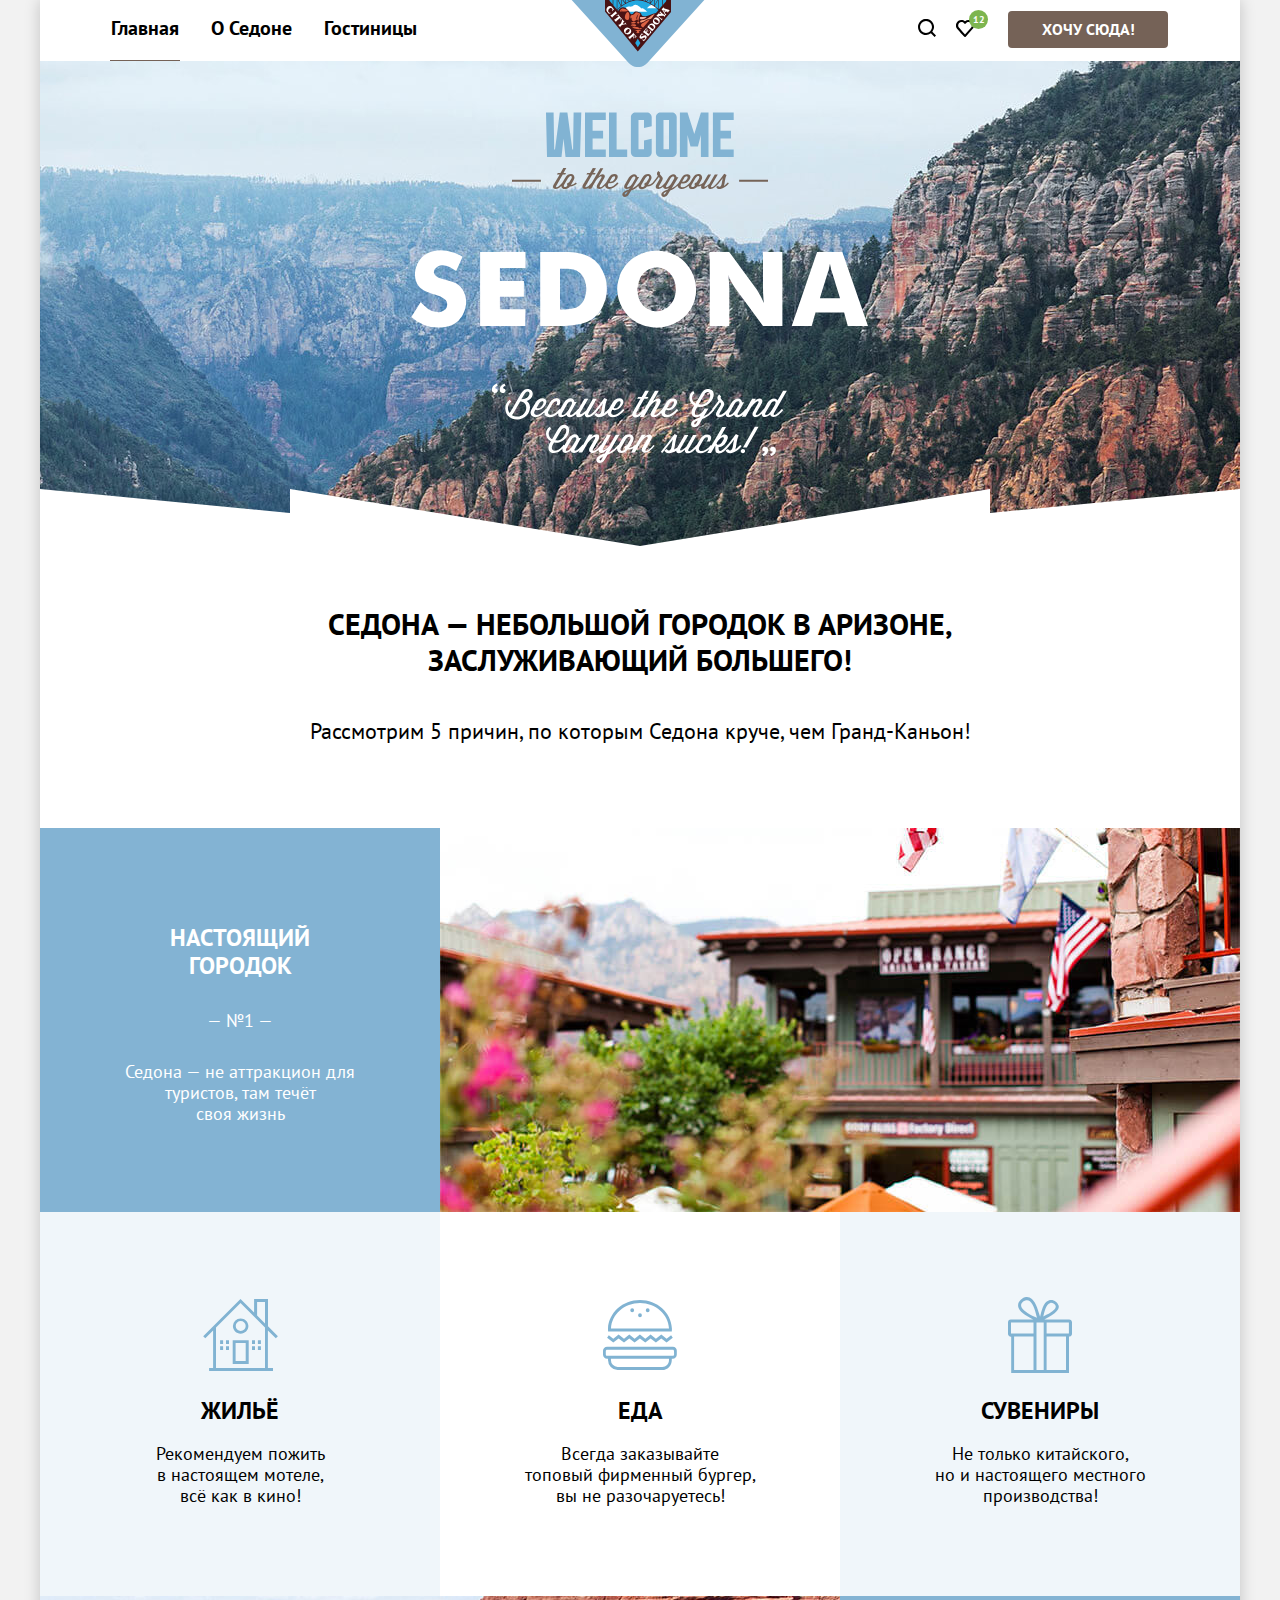
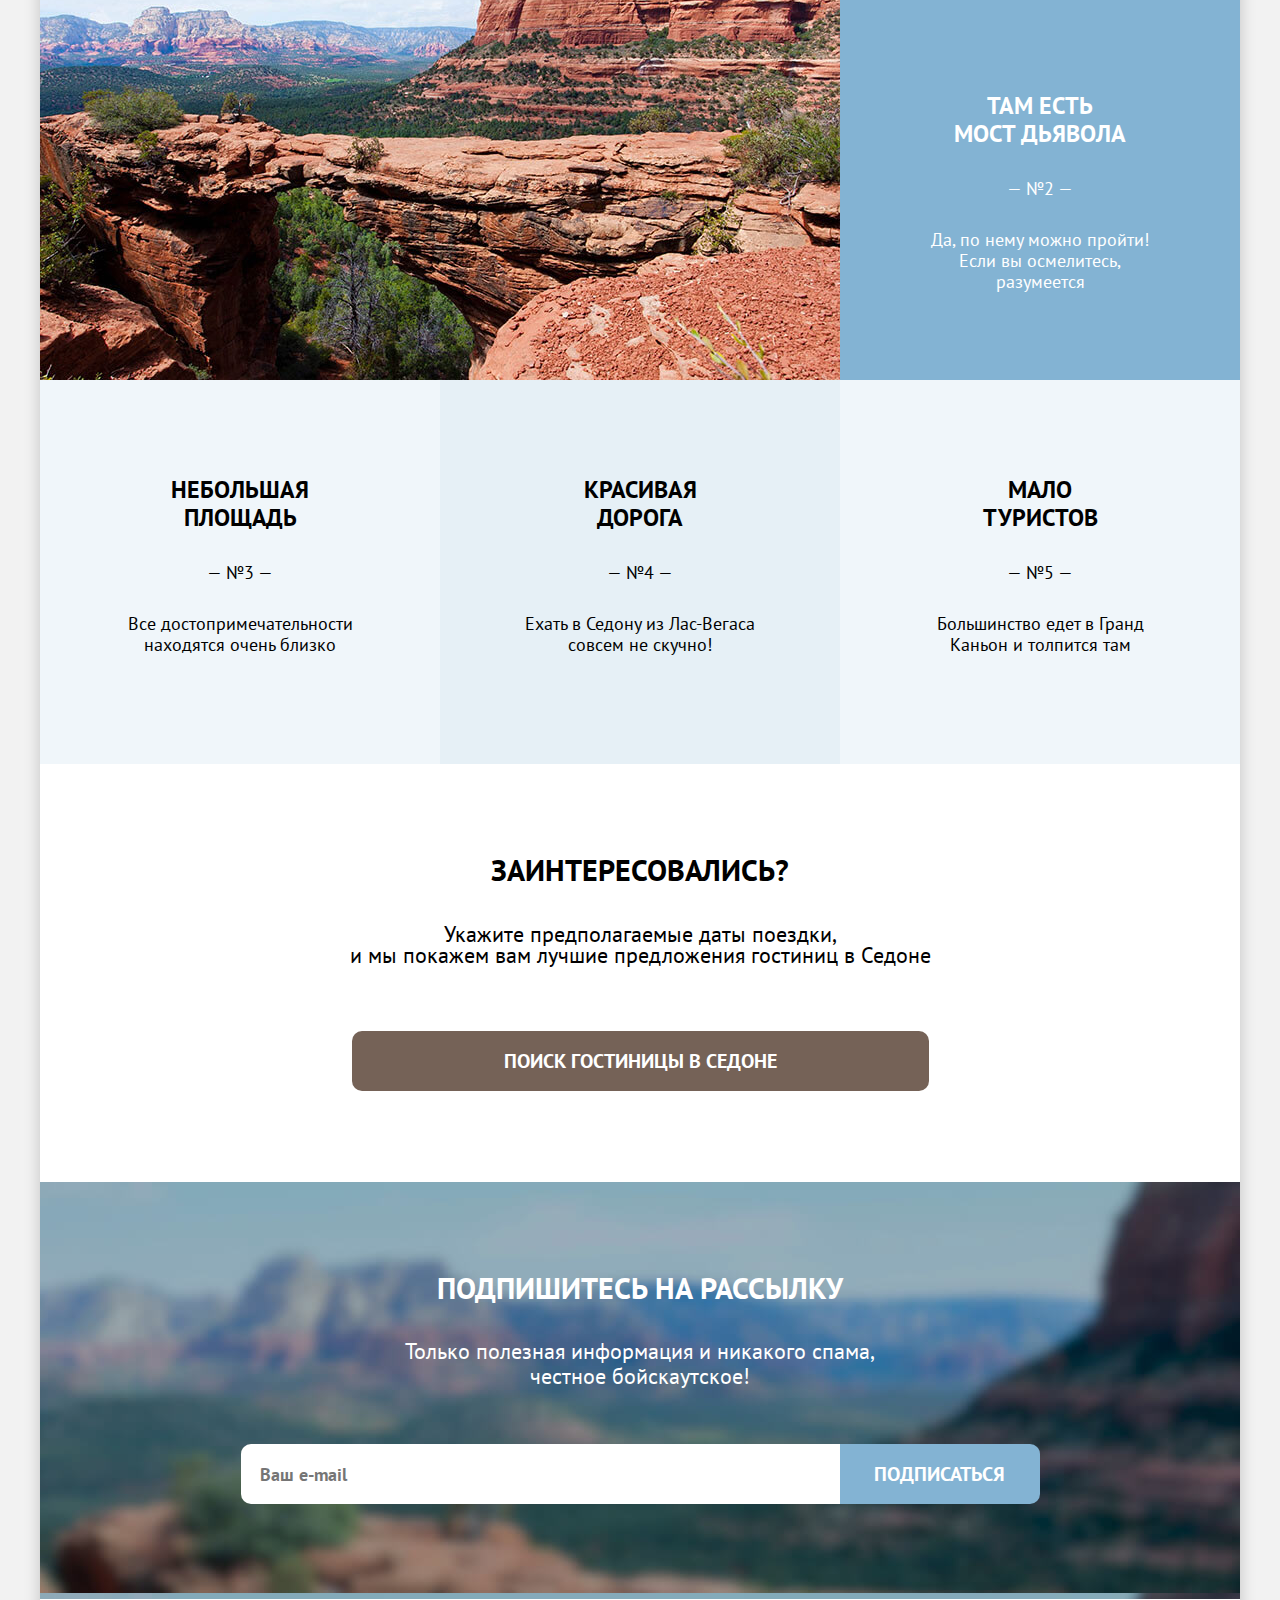
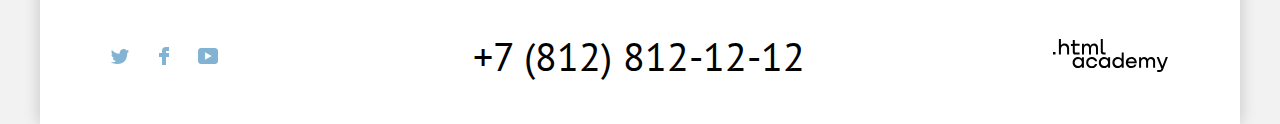
==== index.html @ d7d48636 "Шлифовка проекта" ====
<!DOCTYPE html>
<html lang="ru">

<head>
  <meta charset="utf-8">
  <title>HTML Academy: Седона</title>
  <link rel="stylesheet" href="css/styles.css">
</head>

<body>
  <div class="shadow-container">
    <header class="page-header">
      <nav class="navigation">
        <ul class="navigation-list">
          <li class="navigation-item">
            <a class="navigation-link navigation-link-current" href="index.html">Главная</a>
          </li>
          <li class="navigation-item">
            <a class="navigation-link" href="#">О Седоне</a>
          </li>
          <li class="navigation-item">
            <a class="navigation-link" href="catalog.html">Гостиницы</a>
          </li>
        </ul>
        <a class="navigation-logo">
          <img class="page-header-logo" alt="Логотип Седоны" src="images/logos/logo.svg">
        </a>
        <ul class="navigation-user">
          <li class="navigation-item navigation-item-icon">
            <a class="navigation-link navigation-link-icon" href="#">
              <svg width="18" height="18" fill="none" xmlns="http://www.w3.org/2000/svg">
                <g clip-path="url(#a)">
                  <path
                    d="m18 16.5-3.7-3.7A8 8 0 0 0 8-.1C3.6-.1 0 3.6 0 8a8 8 0 0 0 12.9 6.3l3.7 3.7 1.4-1.5ZM8 14a6 6 0 0 1-6-6 6 6 0 0 1 6-6 6 6 0 0 1 6 6 6 6 0 0 1-6 6Z"
                    fill="colorCurrent" />
                </g>
                <defs>
                  <clipPath id="a">
                    <path fill="#fff" d="M0 0h18v18H0z" />
                  </clipPath>
                </defs>
              </svg>
            </a>
          </li>
          <li class="navigation-item navigation-item-icon">
            <a class="navigation-link navigation-link-icon" href="#">
              <svg class="chosen-icon" width="31" height="27" fill="none" xmlns="http://www.w3.org/2000/svg">
                <path
                  d="M8.9 27a.9.9 0 0 1-.8-.4c-5.4-6.1-6.7-7.5-7-7.9A5.4 5.4 0 0 1 5.5 10c1.3 0 2.5.5 3.5 1.3a5.46 5.46 0 0 1 9 4.1c0 1.3-.5 2.5-1.3 3.4l-7 7.9c-.2.2-.4.3-.8.3Zm-6-9.5c.3.4 3.5 4 6.1 6.9l6.2-7c.5-.5.7-1.2.7-2 0-1.8-1.5-3.3-3.3-3.3-1 0-2 .5-2.7 1.3-.3.3-.6.4-.9.4-.3 0-.6-.2-.8-.4-.7-.8-1.7-1.3-2.7-1.3-1.8 0-3.3 1.5-3.3 3.3-.1.9.3 1.6.7 2.1-.1 0-.1 0 0 0Z"
                  fill="colorCurrent" />
              </svg>
              <span class="navigation-link-counter">12</span>
            </a>
            <div class="popup-chosen-container disable">
              <ul class="popup-chosen-list">
                <li class="popup-chosen-list-item">
                  <a class="popup-hotel-description" href="#">
                    <img src="images/photos/hotel-2-small.png" alt="Desert Quail Inn">
                    <div class="popup-hotel-container">
                      <p class="popup-hotel-title">Desert Quail Inn</p>
                      <p class="popup-hotel-type">Мотель</p>
                    </div>
                  </a>
                  <a class="popup-trash-bin" href="#">
                    <svg width="16" height="16" viewBox="0 0 16 16" fill="none" xmlns="http://www.w3.org/2000/svg">
                      <g opacity="0.2">
                        <path
                          d="M15.3 2.3H13.1H2.8H0.6C0.3 2.3 0 2.5 0 2.8C0 3.1 0.3 3.4 0.6 3.4H2.3V15.4C2.3 15.7 2.6 16 2.9 16H13.1C13.4 16 13.7 15.7 13.7 15.4V3.4H15.4C15.7 3.4 16 3.1 16 2.8C16 2.5 15.6 2.3 15.3 2.3ZM12.5 14.8H3.4V3.4H12.5V14.8Z"
                          fill="black" />
                        <path
                          d="M6.19995 1.2H9.59995C9.89995 1.2 10.2 0.9 10.2 0.6C10.2 0.3 9.99995 0 9.69995 0H6.19995C5.89995 0 5.69995 0.3 5.69995 0.6C5.69995 0.9 5.89995 1.2 6.19995 1.2Z"
                          fill="black" />
                        <path
                          d="M6.2001 12C6.5001 12 6.8001 11.7 6.8001 11.4V5.7C6.8001 5.4 6.5001 5.1 6.2001 5.1C5.9001 5.1 5.6001 5.4 5.6001 5.7V11.4C5.7001 11.7 5.9001 12 6.2001 12Z"
                          fill="black" />
                        <path
                          d="M9.7001 12C10.0001 12 10.3001 11.7 10.3001 11.4V5.7C10.3001 5.4 10.0001 5.1 9.7001 5.1C9.4001 5.1 9.1001 5.5 9.1001 5.7V11.4C9.1001 11.7 9.3001 12 9.7001 12Z"
                          fill="black" />
                      </g>
                    </svg>
                  </a>
                </li>
                <li class="popup-chosen-list-item">
                  <a class="popup-hotel-description" href="#">
                    <img class="popup-hotel-image" src="images/photos/hotel-3-small.png" alt="Villas at Poco Diablo">
                    <div class="popup-hotel-container">
                      <p class="popup-hotel-title">Villas at Poco Diablo</p>
                      <p class="popup-hotel-type">Аппартаменты</p>
                    </div>
                  </a>
                  <a class="popup-trash-bin" href="#">
                    <svg width="16" height="16" viewBox="0 0 16 16" fill="none" xmlns="http://www.w3.org/2000/svg">
                      <g opacity="0.2">
                        <path
                          d="M15.3 2.3H13.1H2.8H0.6C0.3 2.3 0 2.5 0 2.8C0 3.1 0.3 3.4 0.6 3.4H2.3V15.4C2.3 15.7 2.6 16 2.9 16H13.1C13.4 16 13.7 15.7 13.7 15.4V3.4H15.4C15.7 3.4 16 3.1 16 2.8C16 2.5 15.6 2.3 15.3 2.3ZM12.5 14.8H3.4V3.4H12.5V14.8Z"
                          fill="black" />
                        <path
                          d="M6.19995 1.2H9.59995C9.89995 1.2 10.2 0.9 10.2 0.6C10.2 0.3 9.99995 0 9.69995 0H6.19995C5.89995 0 5.69995 0.3 5.69995 0.6C5.69995 0.9 5.89995 1.2 6.19995 1.2Z"
                          fill="black" />
                        <path
                          d="M6.2001 12C6.5001 12 6.8001 11.7 6.8001 11.4V5.7C6.8001 5.4 6.5001 5.1 6.2001 5.1C5.9001 5.1 5.6001 5.4 5.6001 5.7V11.4C5.7001 11.7 5.9001 12 6.2001 12Z"
                          fill="black" />
                        <path
                          d="M9.7001 12C10.0001 12 10.3001 11.7 10.3001 11.4V5.7C10.3001 5.4 10.0001 5.1 9.7001 5.1C9.4001 5.1 9.1001 5.5 9.1001 5.7V11.4C9.1001 11.7 9.3001 12 9.7001 12Z"
                          fill="black" />
                      </g>
                    </svg>
                  </a>
                </li>
              </ul>
              <button class="button button-large secondary-button all-chosen-button">Все избранные</button>
            </div>
          </li>
          <li class="navigation-item">
            <a class="button secondary-button navigation-button" href="#">
              Хочу сюда!
            </a>
          </li>
        </ul>
      </nav>
    </header>
    <main class="main-container">
      <div class="page-container">
        <div class="background-container">
          <h1 class="visually-hidden">Седона</h1>
          <img class="index-welcome-picture" src="images/icons/welcome.svg"
            alt="Welcome to the gorgeous Sedona Because the Grand Canyon sucks!">
        </div>
        <section class="advantages">
          <h2 class="visually-hidden">Преимущества</h2>
          <p class="sedona-title">
            Седона — небольшой городок в Аризоне,<br> заслуживающий большего!
          </p>
          <p class="advantages-reasons">Рассмотрим 5 причин, по которым Седона круче, чем Гранд-Каньон!</p>
          <ol class="advantages-list">
            <li class="advantages-item advantages-item-large">
              <div class="advantage-container">
                <h3 class="advantages-title">Настоящий <br>
                  городок</h3>
                <p class="advantage-description">Седона — не аттракцион для туристов, там течёт <br>
                  своя жизнь</p>
              </div>
              <img src="images/photos/first-photo.jpg" alt="Город">
              <ul class="advantages-list-inside">
                <li class="advantages-item-point advantages-item-point-home">
                  <h4 class="advantages-title">Жильё</h3>
                    <p class="advantage-description">Рекомендуем пожить<br>
                      в настоящем мотеле,<br>
                      всё как в кино!</p>
                </li>
                <li class="advantages-item-point advantages-item-point-food">
                  <h4 class="advantages-title">Еда</h3>
                    <p class="advantage-description">Всегда заказывайте <br>
                      топовый фирменный бургер, вы не разочаруетесь!</p>
                </li>
                <li class="advantages-item-point advantages-item-point-souvenir">
                  <h4 class="advantages-title">Сувениры</h3>
                    <p class="advantage-description">Не только китайского,<br>
                      но и настоящего местного<br> производства!</p>
                </li>
              </ul>
            </li>
            <li class="advantages-item advantages-item-large bridge-advantage">
              <img src="images/photos/second-photo.jpg" alt="Мост Дьявола" class="bridge-img">
              <div class="advantage-container">
                <h3 class="advantages-title">Там есть<br>
                  мост дьявола</h3>
                <p class="advantage-description">Да, по нему можно пройти!<br> Если вы осмелитесь,<br> разумеется</p>
              </div>
            </li>
            <li class="advantages-item">
              <h3 class="advantages-title">Небольшая<br>
                площадь</h3>
              <p class="advantage-description">Все достопримечательности
                находятся очень близко</p>
            </li>
            <li class="advantages-item">
              <h3 class="advantages-title">Красивая<br>
                дорога</h3>
              <p class="advantage-description">Ехать в Седону из Лас-Вегаса совсем не скучно!</p>
            </li>
            <li class="advantages-item">
              <h3 class="advantages-title">Мало<br> туристов</h3>
              <p class="advantage-description">Большинство едет в Гранд Каньон и толпится там</p>
            </li>
          </ol>
        </section>
        <section class="hotel-search">
          <h2 class="hotel-search-title">Заинтересовались?</h2>
          <p>
            Укажите предполагаемые даты поездки,<br>
            и мы покажем вам лучшие предложения гостиниц в Седоне
          </p>
          <a class="button secondary-button button-large search-hotel-button" href="#">Поиск гостиницы в Седоне</a>
        </section>
      </div>
    </main>
    <footer class="page-footer">
      <div class="footer-container">
        <section class="subscription-form">
          <h2 class="subscription-form-title">Подпишитесь на рассылку</h2>
          <form class="submit-form">
            <p>Только полезная информация и никакого спама,<br>
              честное бойскаутское!</p>
            <div class="email-container">
              <p class="email">
                <label for="email-field" class="visually-hidden">
                  Ваш e-mail
                </label>
                <input class="field" placeholder="Ваш e-mail" type="text" id="email-field" name="email-field" required>
              </p>
              <button class="button button-large submit-button" type="submit">Подписаться</button>
            </div>
          </form>
        </section>
        <section class="footer-contacts">
          <h2 class="visually-hidden">Соцсети</h2>
          <ul class="footer-social-list" name="link-list">
            <li class="footer-social-item">
              <a class="footer-social-link" href="#">
                <svg width="18" height="15" fill="none" xmlns="http://www.w3.org/2000/svg">
                  <g clip-path="url(#a)">
                    <path
                      d="M11.6.2c1.8-.5 3.2.3 3.8 1.2l2.1-.7c0 .9-.6 1.5-.9 1.8.7.1 1.4-.6 1.4-.6a3 3 0 0 1-1.7 2C16.1 10.7 13 15.1 5.7 15h-.5c-.4 0-4.4-.5-5.2-1.9 2.4.2 4.1-.4 5-1.2-1-.3-2.9-.4-3.2-2.9.4.1.6.2 1.3.1C1.8 8.3.4 7.5.5 5.3c.3.3 1.1.5 1.4.5C1.1 5.6-.2 2.5.9.9a11 11 0 0 0 7.6 3.8C8.7 2.3 9.7.8 11.6.2Z"
                      fill="currentColor" />
                  </g>
                  <defs>
                    <clipPath id="a">
                      <path fill="#fff" d="M0 0h18v15H0z" />
                    </clipPath>
                  </defs>
                </svg>
              </a>
            </li>
            <li class="footer-social-item">
              <a class="footer-social-link" href="#">
                <svg width="10" height="18" fill="none" xmlns="http://www.w3.org/2000/svg">
                  <path d="M7 0a4 4 0 0 0-4 4v2H0v4h3v8h4v-8h3V6H7V4h3V0H7Z" fill="currentColor" />
                </svg>
              </a>
            </li>
            <li class="footer-social-item">
              <a class="footer-social-link" href="#">
                <svg width="20" height="16" fill="none" xmlns="http://www.w3.org/2000/svg">
                  <path
                    d="M17 0H2.9C1.2 0 0 1.5 0 3.2v9.5C0 14.5 1.2 16 2.9 16h14.3c1.5 0 2.9-1.5 2.9-3.2V3.2C19.9 1.5 18.7 0 17 0ZM7 11.8V4.2L13.7 8 7 11.8Z"
                    fill="currentColor" />
                </svg>
              </a>
            </li>
          </ul>
          <a class="footer-contacts-address-phone" href="tel:+78128121212">+7 (812) 812-12-12</a>
          <p class="about-text">
            <a class="htmlacademy-link" href="https://htmlacademy.ru/">
              <svg width="115" height="34" fill="none" xmlns="http://www.w3.org/2000/svg">
                <path
                  d="M0 12.9v2.6h2.5v-2.6H0Zm11.6-8.4c-1.6 0-2.8.7-3.6 1.7h-.1V0h-2v15.5h2v-5.3c0-2.1 1.3-3.6 3.3-3.6 1.8 0 2.9 1.4 2.9 3.2v5.7h2V9.4c.1-3-1.8-4.9-4.5-4.9Zm15 .3h-4.8V1.1h-2v3.8h-1.9v2h1.9v6c0 1.7 1 2.7 2.7 2.7h4.1v-2h-3.7c-.7 0-1.1-.4-1.1-1.1V6.8h4.8v-2Zm14.5-.2c-1.6 0-2.9.8-3.5 2.1h-.1a3.7 3.7 0 0 0-3.4-2.1c-1.4 0-2.5.8-3.1 1.8h-.1V4.8H29v10.6h2V10c0-2 1-3.5 2.6-3.5 1.5 0 2.4 1 2.4 2.6v6.3h2V9.8c0-2.4 1.4-3.3 2.6-3.3 1.5 0 2.4 1 2.4 2.6v6.3h2V8.9c.1-2.5-1.4-4.3-3.9-4.3Zm6.7 8.1c0 1.7 1 2.7 2.8 2.7h2v-2h-1.7c-.7 0-1.1-.4-1.1-1.1V0h-2v12.7Zm-18.9 7a4.9 4.9 0 0 0-3.9-1.8c-3.1 0-5.4 2.3-5.4 5.6s2.3 5.6 5.4 5.6c1.8 0 3-.8 3.8-1.9h.1v1.6h2V18.2h-2v1.5Zm-3.6 7.4a3.5 3.5 0 0 1-3.6-3.6c0-2 1.4-3.6 3.6-3.6s3.6 1.6 3.6 3.6c0 1.9-1.4 3.6-3.6 3.6ZM44.2 22c-.5-2.4-2.6-4.1-5.4-4.1a5.4 5.4 0 0 0-5.6 5.6c0 3.1 2.2 5.6 5.6 5.6 2.8 0 4.9-1.8 5.4-4.2h-2.1a3.4 3.4 0 0 1-3.3 2.3 3.5 3.5 0 0 1-3.6-3.6c0-2 1.4-3.6 3.6-3.6 1.6 0 2.8 1 3.3 2.2h2.1V22Zm10.9-2.3a4.9 4.9 0 0 0-3.9-1.8c-3.1 0-5.4 2.3-5.4 5.6s2.3 5.6 5.4 5.6c1.8 0 3-.8 3.8-1.9h.1v1.6h2V18.2h-2v1.5Zm-3.6 7.4a3.5 3.5 0 0 1-3.6-3.6c0-2 1.4-3.6 3.6-3.6s3.6 1.6 3.6 3.6c0 1.9-1.5 3.6-3.6 3.6Zm17.2-7.3a5 5 0 0 0-3.9-1.9c-3.1 0-5.4 2.3-5.4 5.6s2.2 5.6 5.4 5.6c1.7 0 3-.8 3.8-1.8h.1v1.5h2V13.4h-2v6.4Zm-3.6 7.3a3.5 3.5 0 0 1-3.6-3.6c0-2 1.4-3.6 3.6-3.6s3.6 1.6 3.6 3.6c-.1 2-1.5 3.6-3.6 3.6Zm13.2-9.2a5.4 5.4 0 0 0-5.5 5.6c0 3 2.1 5.6 5.5 5.6 2.5 0 4.5-1.3 5.2-3.6h-2.1c-.5 1-1.6 1.6-3 1.6-1.9 0-3.3-1.3-3.4-2.9h8.8c.2-3.6-2-6.3-5.5-6.3Zm0 1.9c1.7 0 3 1 3.3 2.6h-6.5a3.2 3.2 0 0 1 3.2-2.6Zm19.9-1.9a4 4 0 0 0-3.6 2h-.1c-.6-1.2-1.8-2-3.4-2-1.4 0-2.5.7-3.1 1.8v-1.5h-1.9v10.6h2v-5.4c0-2 1-3.4 2.6-3.5 1.5 0 2.4 1 2.4 2.6v6.3h2v-5.6c0-2.4 1.4-3.3 2.6-3.3 1.5 0 2.4 1 2.4 2.6v6.3h2v-6.5c.1-2.6-1.4-4.4-3.9-4.4Zm11.2 9.1-3.6-8.9h-2.2l4.8 11.6c-.3.9-.7 1.2-1.7 1.2h-2.5v2h2.5c1.8 0 2.8-.8 3.5-2.6l4.7-12.2h-2.1l-3.4 8.9Z"
                  fill="colorCurrent" />
              </svg>
            </a>
          </p>
        </section>
      </div>
    </footer>
  </div>
</body>

</html>
---- css/styles.css ----
@font-face {
  font-family: "PT Sans";
  font-style: normal;
  font-weight: 400;
  src: url("../fonts/ptsans-400.woff2") format("woff2");
  font-display: swap;
}

@font-face {
  font-family: "PT Sans";
  font-style: normal;
  font-weight: 700;
  src: url("../fonts/ptsans-700.woff2") format("woff2");
  font-display: swap;
}

html {
  height: 100%;
}

body {
  margin: 0;
  display: flex;
  flex-direction: column;
  min-height: 100%;
  font-family: "PT Sans", sans-serif;
  font-size: 18px;
  line-height: 21px;
  color: #000000;
  background-color: rgba(242, 242, 242, 1);
}

.shadow-container {
  width: 1200px;
  box-shadow: 0 0 15px rgba(0, 0, 0, 0.2);
  margin: 0 auto;
}

.visually-hidden {
  position: absolute;
  width: 1px;
  height: 1px;
  margin: -1px;
  padding: 0;
  border: 0;
  clip: rect(0 0 0 0);
  overflow: hidden;
}

.button {
  display: inline-block;
  padding-top: 10px;
  padding-bottom: 11px;
  padding-right: 12px;
  padding-left: 12px;
  font-family: inherit;
  font-size: 16px;
  line-height: 16px;
  font-weight: 700;
  text-align: center;
  color: #FFFFFF;
  background-color: #83B3D3;
  text-decoration: none;
  text-transform: uppercase;
  border: none;
  border-radius: 4px;
}

.button:hover {
  background-color: rgba(104, 162, 202, 1);
}

.button:focus {
  background-color: rgba(104, 162, 202, 1);
  outline: 3px solid rgba(117, 98, 87, 1);
}

.button:active {
  background-color: rgba(104, 162, 202, 1);
  color: rgba(255, 255, 255, 0.3);
  outline: none;
}

.button-large {
  font-weight: 700;
 }

.secondary-button {
  background-color: #756257;
}

.secondary-button:hover {
  background-color: rgba(97, 80, 72, 1);
 }

.secondary-button:focus {
  background-color: rgba(97, 80, 72, 1);
  outline: 3px solid rgba(131, 179, 211, 1);
}

.secondary-button:active {
  background-color: rgba(97, 80, 72, 1);
  color: rgba(255, 255, 255, 0.3);
  outline: none;
}

.button-success {
  background-color: #7DB54F;
}

.button-success:hover {
  background-color: rgba(108, 158, 66, 1);
}

.button-success:focus {
  background-color: rgba(108, 158, 66, 1);
  outline: 3px solid rgba(117, 98, 87, 1);
}

.button-success:active {
  background-color: rgba(108, 158, 66, 1);
  color: rgba(255, 255, 255, 0.3);
  outline: none;
}

.button-ghost {
  background-color: transparent;
  border: none;
}

.button-ghost:hover {
  opacity: 0.6;
}

.button-ghost:focus {
  outline: 3px solid #83B3D3;
  border-radius: 4px;
}

.button-ghost:active {
  opacity: 0.3;
  outline: none;
}

.button-reset {
  display: inline-block;
  padding-top: 4px;
  padding-bottom: 5px;
  padding-right: 10px;
  padding-left: 3px;
  font-family: inherit;
  font-size: 18px;
  line-height: 16px;
  font-weight: 400;
  text-align: center;
  color: #FFFFFF;
  text-decoration: none;
  width: 80px;
  margin: 0 auto;
}

.page-header {
  font-size: 20px;
  line-height: 26px;
}

.navigation {
  display: flex;
  width: 1200px;
  margin: 0 auto;
  background-color: #FFFFFF;
}

.navigation-list {
  margin: 0;
  padding: 0;
  width: 100px;
  flex-grow: 1;
  list-style-type: none;
  display: flex;
  flex-wrap: wrap; 
  align-items: center;
}

.navigation-list .navigation-item:first-child {
  margin-left: 55px;
}

.navigation-logo {
  margin-bottom: -12px;
  z-index: 1;
  margin-top: -3px;
}

.navigation-logo:focus {
  outline: 2px solid #6086a0;
}

.navigation-user {
  margin: 0;
  padding: 0;
  width: 102px;
  flex-grow: 1;
  list-style-type: none;
  display: flex;
  align-items: center;
  padding-right: 3px;
}

.navigation-user .navigation-link {
  min-width: 18px;
  min-height: 18px;
  padding: 10px;
}

.navigation-user .navigation-item:first-child {
  margin-left: auto;
}

.navigation-user .navigation-item:last-child {
  margin-right: 69px;
  margin-top: 3px;
  margin-left: 24px;
}

.navigation-link {
  padding: 10px 16px;
  font-weight: 700;
  color: #000000;
  text-decoration: none;
  display: block;
  position: relative;
}

.navigation-link:hover {
  color: rgba(117, 98, 87, 1);
}

.navigation-link:focus {
  color: rgba(117, 98, 87, 1);
  outline: 3px solid rgba(131, 179, 211, 1);
  outline-offset: -7px;
  border-radius: 10px;
}

.navigation-link:active {
  color: rgba(117, 98, 87, 0.3);
}

.navigation-link-counter {
  position: absolute;
  font-size: 10px;
  background-color: #7DB54F;
  color: #FFFFFF;
  top: 1px;
  left: 23px;
  border-radius: 100px;
  width: 19px;
  height: 19px;
  text-align: center;
  line-height: 19px;
}

.navigation-link svg {
  position: absolute;
  fill: #000000;
}

.navigation-link-icon:hover svg{
  fill: rgba(117, 98, 87, 1);
}

.navigation-link-icon:focus svg{
  fill: rgba(117, 98, 87, 1);
}

.navigation-link-icon:active svg{
  fill: rgba(117, 98, 87, 0.3);
}

.navigation-link-current::before {
  position: absolute;
  right: 15px;
  bottom: -11px;
  left: 15px;
  height: 2px;
  background-color: rgba(117, 98, 87, 1);
  content: "";
}

.navigation-item {
  position: relative;
  padding-bottom: 5px;
}

.chosen-icon {
  bottom: 10px;
}

.navigation-item-icon:last-child {
  margin-right: 30px;
}

.navigation-button {
  color: #FFFFFF;
  width: 136px;
}

.navigation-button:hover {
  background: rgba(97, 80, 72, 1);
}

.navigation-button:focus {
  background: rgba(97, 80, 72, 1);
  outline: 3px solid rgba(131, 179, 211, 1);
}

.navigation-button:active {
  background: rgba(97, 80, 72, 1);
  color: rgba(255, 255, 255, 0,3);
  outline: none;
}

.popup-chosen-container {
  position: absolute;
  top: 48px;
  right: calc(50% - 200px);
  display: flex;
  flex-direction: column;
  width: 400px;
  background-color: #FFFFFF;
  border-radius: 22px;
  box-shadow: 0px 25px 50px rgba(0, 0, 0, 0.15);
  border: 1px solid #E6E6E6;
  z-index: 1;
}

.popup-chosen-container::before {
  content: "";
  background-image: url("../images/icons/triangle.svg");
  position: absolute;
  width: 19px;
  height: 9px;
  top: -9px;
  right: 0;
  left: 0;
  margin: 0 auto;
}

.popup-chosen-list {
  display: flex;
  flex-direction: column;
  padding: 25px;
  list-style-type: none;
  padding-left: 18px;
  padding-top: 25px;
}

.popup-chosen-list-item {
  display: grid;
  grid-template-columns: 1fr 36px;
  margin-bottom: 25px;
  align-items: center;
}

.popup-chosen-list-item:last-child {
  margin-bottom: 0;
}

.popup-hotel-image {
  margin-right: 17px;
}

.popup-hotel-description {
  display: grid;
  grid-template-columns: 48px 1fr;
  gap: 17px;
  text-decoration: none;
  width: max-content;
  padding: 10px;
  padding-bottom: 0px;
  padding-top: 0;
}

.popup-hotel-description:hover {
  opacity: 0.6;
}

.popup-hotel-description:focus {
  outline: 3px solid #83B3D3;
  border-radius: 10px;
}

.popup-hotel-description:active {
  opacity: 0.3;
}

.popup-trash-bin {
  cursor: pointer;
  margin-left: 13px;
  margin-bottom: 6px;
}

.popup-trash-bin svg {
  padding: 10px;
}

.popup-trash-bin:hover svg {
  opacity: 0.6;
}

.popup-trash-bin:focus {
  outline: none;
}

.popup-trash-bin:focus svg {
  outline: 3px solid #83B3D3;
  border-radius: 10px;
}

.popup-trash-bin:active svg {
  opacity: 0.3;
}
.popup-hotel-container {
  display: grid;
  color: #000000;
}

.popup-hotel-container p {
  margin: 0;
  text-decoration: none;
  margin-bottom: -5px;
}

.popup-hotel-title {
  font-weight: bold;
  text-decoration: none;
  font-size: 18px;
}

.popup-hotel-type {
  font-size: 16px;
}

.all-chosen-button {
  border-radius: 20px;
  border-top-left-radius: 0;
  border-top-right-radius: 0;
  box-sizing: border-box;
  margin: -1px;
  margin-top: 0;
  height: 60px;
}

.modal-registration {
  position: fixed;
  top: 0;
  left: 0;
  display: flex;
  width: 100%;
  height: 100%;
  background-color: rgba(255, 255, 255, 0.6);
  z-index: 4;
}

.modal-registration-container {
  position: relative;
  margin: auto;
  padding: 70px;
  padding-top: 42px;
  width: 575px;
  background-color: #FFFFFF;
  order: -2;
  box-shadow: 0px 25px 50px rgba(0, 0, 0, 0.15);
  border-radius: 30px;
  top: -135px;
}

.modal-header {
  position: relative;
  display: flex;
  align-items: center;
  margin-bottom: 45px;
}

.modal-close-button {
  position: absolute;
  padding: 0;
  right: 0;
  width: 53px;
  height: 53px;
  background-image: url("../images/icons/close.svg");
  border: none;
  background-repeat: no-repeat;
  background-position: center;
  background-color: rgba(242, 242, 242, 1);
  cursor: pointer;
  border-radius: 50%;
} 

.modal-close-button:hover {
  background-color: rgba(229, 229, 229, 1);
}

.modal-close-button:focus {
  background-color: rgba(229, 229, 229, 1);
  outline: 3px solid #83B3D3;
}

.modal-close-button:active {
  opacity: 0.3;
}

.modal-title {
  text-transform: uppercase;
  font-size: 30px;
}

.modal-register-form-item {
  display: grid;
  grid-template-columns: 155px 1fr;
  align-items: center;
}

.last-item {
  margin-bottom: 0;
}

.modal-register-label {
  font-weight: bold;
}

.modal-message {
  grid-column: 2/3;
  font-size: 16px;
}

.modal-message-error {
  color: rgba(255, 87, 87, 1);
}

.modal-counter-container {
  display: flex;
  justify-content: space-between;
  margin-bottom: 23px;
}

.modal-counter {
  grid-template-columns: 155px 133px;
  margin-right: 56px;
}

.modal-counter:last-child {
  margin-right: 0;
  grid-template-columns: 97px 1fr;
}

.modal-input {
  display: grid;
  grid-template-columns: 50px 1fr 50px;
}

.modal-input-button {
  border: none;
  align-items: center;
  display: flex;
  justify-content: center;
  opacity: 0.6;
  grid-row: 1/2;
  background-color: transparent;
  border-radius: 4px;
}

.modal-input-button:hover {
  opacity: 1;
}

.modal-input-button:focus {
  opacity: 1;
  outline: 3px solid #83B3D3;
  outline-offset: -13px;
}

.modal-input-button:active {
  opacity: 0.3;
}

.modal-input-increase {
  grid-column: 1/2;
  z-index: 1;
}

.modal-input-decrease {
  grid-column: 3/4;
}

.info-popup {
  position: relative;
  margin-left: 6px;
}

.modal-info {
  background-color: rgba(131, 179, 211, 1);
  border-radius: 50%;
  width: 25px;
  height: 25px;
  border: none;
  padding: 0;
}

.modal-info:hover {
  background-color: rgba(104, 162, 202, 1);
}

.info-popup-text {
  position: absolute;
  width: 216px;
  padding-top: 15px;
  padding-right: 18px;
  padding-bottom: 18px;
  padding-left: 22px;
  background-color: #333333;
  border-radius: 10px;
  box-shadow: 0px 15px 30px rgba(0, 0, 0, 0.3);
  color: #FFFFFF;
  font-size: 16px;
  top: 40px;
  left: calc(50% - 128px);
}

.info-popup-text::before {
  content: "";
  background-image: url("../images/icons/triangle2.svg");
  position: absolute;
  width: 19px;
  height: 9px;
  top: -9px;
  right: 3px;
  left: 0;
  margin: 0 auto;
}

.modal-field {
  height: 50px;
  padding: 0;
  border: none;
  border-radius: 4px;
  font: inherit;
  font-weight: 700;
  background-color: #F2F2F2;
  padding-left: 19px;
  width: 100%;
  box-sizing: border-box;
  appearance: textfield;
}

.modal-field:hover {
  background-color: rgba(229, 229, 229, 1);
}

.modal-field:focus {
  background-color: rgba(229, 229, 229, 1);
  outline: 3px solid #83B3D3;
}

.modal-field:not(:placeholder-shown) {
  background-color: #FFFFFF;
  border: 2px solid #000000;
  outline: none;
}

.field-date {
  background-image: url("../images/icons/keyboard.svg");
  background-repeat: no-repeat;
  background-position: right 15px top 50%;
}

.modal-input .modal-field {
  grid-column: 1/-1;
  grid-row: 1/2;
  text-align: center;
  padding-left: 50px;
  padding-right: 50px;
}

.modal-search-button {
  width: 100%;
  height: 60px;
  font-size: 20px;
  border-radius: 10px;
}

.main-container {
  flex-grow: 1;
}

.page-container {
  width: 1200px;
  margin: 0 auto;
  background-color: #FFFFFF;
}

.background-container {
  background-image: url("../images/backgrounds/index-background.jpg");
  background-size: 100% auto;
  background-repeat: no-repeat;
  padding-top: 51px;
  padding-bottom: 82px;
  margin-bottom: 60px;
  position: relative;
}

.background-container::after {
  content: "";
  position: absolute;
  bottom: 0;
  right: 0;
  left: 0;
  height: 57px;
  background-image: url("../images/backgrounds/background-bottom.svg");
}

.index-welcome-picture {
  display: block;
  margin: 0 auto;
}

.sedona-title {
  text-transform: uppercase;
  font-weight: 700;
  font-size: 30px;
  line-height: 36px;
  margin-bottom: 35px;
}

.advantages {
  text-align: center;
  margin: 0;
  padding: 0;
}

.advantages-reasons {
  margin-bottom: 79px;
}

.advantages-list {
  margin: 0;
  padding: 0;
  display: grid;
  grid-template-columns: 400px 400px 400px;
  list-style: none;
  counter-reset: advantages;
}

.advantages-item {
  display: flex;
  flex-direction: column;
  flex-wrap: wrap;
  padding-top: 96px;
  padding-bottom: 109px;
  background-color: rgba(131, 179, 211, 0.12);
  counter-increment: advantages;
}

.advantages-item:nth-child(even) {
  background-color: rgba(131, 179, 211, 0.2);
}

.advantages-item::after,
  .advantage-container::after {
    content: "— №" counter(advantages) " —";
    order: -1;
    margin-bottom: 30px;
  }

.advantages-item .advantages-title {
  margin-bottom: 30px;
  order: -1;
}

.advantage-container {
  display: flex;
  flex-direction: column;
  width: 400px;
  padding-top: 96px;
  padding-bottom: 18px;
  color: #FFFFFF;
}

.bridge-img {
  height: 384px;
}

.bridge-advantage {
  height: 384px;
}

.advantages-list-inside {
  display: grid;
  grid-template-columns: 400px 400px 400px;
  grid-template-rows: 384px;
  list-style-type: none;
  padding: 0;
  background-color: #FFFFFF;
}

.advantages-item-point {
  padding-top: 185px;
  padding-bottom: 80px;
  position: relative;
}

.advantages-item-point::before {
  background-repeat: no-repeat;
  background-position: center;
  position: absolute;
  content: "";
  top: 85px;
  left: 0;
  right: 0;
  margin: 0 auto;
  height: 76px;
  width: 80px;
}

.advantages-item-point-home::before {
  background-image: url("../images/icons/icon-1.svg");
}

.advantages-item-point-food::before {
  background-image: url("../images/icons/icon-2.svg");
}

.advantages-item-point-souvenir::before {
  background-image: url("../images/icons/icon-3.svg");
}

.advantages-item-point:nth-child(odd) {
  background-color: rgba(131, 179, 211, 0.12);
}

.advantages-item-large, 
.advantages-item-large:nth-child(even) {
  flex-direction: row;
  padding: 0;
  background-color: rgba(131, 179, 211, 1);
  grid-column-start: 1;
  grid-column-end: -1;
}

.advantages-item-large::after {
  display: none;
}

.advantages-item-point .advantages-title {
  margin-bottom: 18px;
}

.advantages-reasons {
  font-size: 22px;
  line-height: 36px;
}

.advantages-title {
  font-size: 24px;
  line-height: 28px;
  text-transform: uppercase;
  margin: 0 auto;
}

.advantage-description {
  font-size: 18px;
  line-height: 21px;
  width: 240px;
  margin: 0 auto;
}

.search-hotel-button {
  width: 553px;
  padding-bottom: 22px;
  padding-top: 22px;
  border-radius: 10px;
  font-size: 20px;
}

.inner-header-title {
  margin-bottom: 45px;
}

.inner-header-title h1 {
  font-size: 60px;
  margin-bottom: 23px;
}

.breadcrumbs {
  display: flex;
  list-style-type: none;
  margin: 0;
  padding: 0;
}

.breadcrumbs-item {
  position: relative;
  margin-right: 20px;
}

.breadcrumbs-item::after {
  position: absolute;
  top: 10px;
  right: -20px;
  width: 8px;
  height: 8px;
  background-image: url("../images/icons/breadcrumbs-arrow.svg");
  background-repeat: no-repeat;
  content: "";
  margin-right: 10px;
}

.breadcrumbs-item:last-child::after {
  display: none;
}

.breadcrumbs-link {
  margin-right: 10px;
  padding: 3px 4px;
  font-size: 16px;
  min-width: 26px;
  text-align: center;
  display: inline-block;
  box-sizing: border-box;
}

.breadcrumbs-link:hover {
  opacity: 0.6;
}

.breadcrumbs-link:focus {
  outline: 3px solid #83B3D3;
  border-radius: 4px;
}

.breadcrumbs-link:active {
  opacity: 0.3;
}

.catalog-filter-list {
  list-style-type: none;
  margin: 0;
  padding: 0;
}

.catalog-filter-item:not(:last-child) {
  margin-bottom: 15px;
}

.control {
  position: relative;
  display: block;
}

.control-label {
  display: grid;
  grid-template-columns: 20px 1fr;
  gap: 20px;
}

.control-label::before {
  content: '';
  width: 21px;
  height: 21px;
  background-color: #FFFFFF;
  grid-column: 1 / 2;
  grid-row: 1 / 2;
  border-radius: 4px;
}

.control:hover .control-label::before {
  background-color: rgba(255, 255, 255, 0.6);
}

.control-input:focus + .control-label::before {
  background-color: rgba(255, 255, 255, 0.6);
  outline: 3px solid rgba(131, 179, 211, 1);
}

.control-input:active .control-label::before {
  background-color: rgba(255, 255, 255, 0.3);
}

.control-input:checked + .control-label::after {
  width: 12px;
  height: 10px;
  margin-top: 7px;
  margin-left: 5px;
  background-image: url('../images/icons/checked-checkbox.svg');
  content: "";
  grid-column: 1 / 2;
  grid-row: 1 / 2;
  border-radius: 4px;
}

.control-input[type="radio"] + .control-label::before,
.control-input[type="radio"]:checked + .control-label::after {
  border-radius: 50%;
}

.control-input[type="radio"]:checked + .control-label::after {
  width: 10px;
  height: 10px;
  background-image: none;
  background-color: #242424;
  border-radius: 50%;
  content: "";
  margin-left: 7px;
}

.hotel-search {
  text-align: center;
  padding: 91px 240px;
  padding-top: 95px;
}

.hotel-search-title {
  text-transform: uppercase;
  height: 50px;
  margin: 0;
  margin-bottom: 15px;
  font-size: 30px;
}

.hotel-search p {
  margin: 0;
  margin-bottom: 65px;
  font-size: 22px;
}

.filter-group {
  width: 150px;
  margin-right: 65px;
}

.house-group {
  width: 150px;
  margin-right: 167px;
}

.price-group {
  width: 300px;
}

.price-group legend {
  margin-bottom: 37px;
}

.catalog-filter-group {
  margin-top: 0;
  margin-left: 0;
  padding: 0;
  margin-bottom: 40px;
  border: none;
  list-style-type: none;
}

.catalog-filter-title {
  margin-bottom: 33px;
  font-size: 20px;
}

.range-wrapper-inputs {
  display: grid;
  grid-template-columns: 1fr 2px 1fr;
  justify-content: center;
  margin-bottom: 25px;
}

.range-wrapper-inputs::before {
  content: '';
  background-color: #FFFFFF;
  z-index: 2;
}

.catalog-filter-label {
  display: grid;
  grid-template-columns: 1fr 40px;
  color:rgba(255, 255, 255, 0.6);
  font-size: 18px;
}

.catalog-filter-label:first-child {
  order: -1;
}

.range-field-label {
  display: grid;
  place-content: center;
  grid-column: -2/-1;
  grid-row: 1/2;
  line-height: 1;
  z-index: 2;
}

.catalog-filter-input {
  background-color: transparent;
  border: 2px solid #FFFFFF;
  font: inherit;
  font-weight: 400;
  padding: 13px 40px 12px 19px;
  color: #FFFFFF;
  width: 100%;
  grid-column: 1/-1;
  grid-row: 1/2;
  box-sizing: border-box;
  appearance: textfield;
  font-size: 18px;
}

.catalog-filter-input:hover {
  border-color: rgba(255, 255, 255, 0.6);
}

.catalog-filter-input:focus {
  outline: none;
  z-index: 1;
}

.catalog-filter-input:focus:placeholder-shown {
  box-shadow: 0px 0px 0px 3px #81B3D2,
              inset 0px 0px 0px 3px #81B3D2;
}

.catalog-filter-input:focus:not(:placeholder-shown) {
  background-color: #756257;
}

.catalog-filter-label:first-child .catalog-filter-input {
  border-radius: 4px 0 0 4px;
  border-right: none;
}

.catalog-filter-label:last-child .catalog-filter-input {
  border-radius: 0 4px 4px 0;
  border-left: none;
}

.range-scale {
  position: relative;
  height: 4px;
  margin-bottom: 16px;
  background-color: rgba(255, 255, 255, 0.3);
  width: 287px;
}

.range-bar {
  display: flex;
  align-items: center;
  justify-content: space-between;
  height: 4px;
  background-color: rgba(255, 255, 255, 1);
  width: 287px;
}

.range-toggle {
  width: 20px;
  height: 20px;
  background: #FFFFFF;
  border-radius: 5px;
  border: none;
  cursor: pointer;
}

.range-toggle:hover {
  background-color: #FFFFFF;
}

.range-toggle:focus {
  outline: 3px solid rgba(131, 179, 211, 1);
} 

.range-toggle:active {
  outline: 2px solid rgba(131, 179, 211, 1);
}

.catalog-filter-container {
  background-image: url("../images/backgrounds/catalog-background.jpg");
  background-repeat: no-repeat;
  padding-top: 20px;
  padding-left: 70px;
  padding-right: 70px;
  padding-bottom: 38px;
  color: #FFFFFF;
}

.sorting-title {
  margin-right: 325px;
  font-size: 28px;
  text-transform: uppercase;
}

.catalog-filter {
  display: flex;
} 

.filter-buttons {
  display: flex;
  flex-direction: column;
  width: 240px;
  padding-top: 60px;
  padding-left: 80px;
}

.filter-buttons .button {
  margin: 0 auto;
  margin-bottom: 20px;
  width: 160px;
}

.enforce-button {
  padding-bottom: 15px;
  padding-top: 15px;
}

.enforce-button:hover {
  background-color: rgba(104, 162, 202, 1);
}

.enforce-button:focus {
  background-color: rgba(104, 162, 202, 1);
  outline: 3px solid #FFFFFF;
  border-radius: 4px;
}

.enforce-button:active {
  background-color: rgba(104, 162, 202, 1);
  outline: none;
  opacity: 0.3;
}

.catalog-sorting-section {
  display: flex;
  padding-top: 35px;
  padding-bottom: 32px;
  padding-right: 65px;
  padding-left: 72px;
  align-items: center;
}

.select-control {
  width: 284px;
  border: none;
  padding-left: 13px;
  padding-right: 20px;
  padding-top: 10px;
  padding-bottom: 10px;
  font: inherit;
  font-weight: 400;
  background-color: #FFFFFF;
  outline: 2px solid rgba(229, 229, 229, 1);
  border-radius: 4px;
}

.sorting-button-container {
  margin-left: auto;
  display: flex;
}

.sorting-button {
  box-sizing: border-box;
  border: 2px solid #E6E6E6;
  border-radius: 4px;
  margin-right: 6px;
  padding: 15px 15px;
  max-height: 50px;
}

.sorting-button:hover {
  border: 2px solid rgba(131, 179, 211, 1);
}

.sorting-button:focus {
  border: 2px solid rgba(131, 179, 211, 1);
}

.sorting-button-active {
  border: 2px solid #000000;
}

.catalog-list-section {
  padding: 0 72px;
}

.hotel {
  display: grid;
  padding: 30px 72px;
  padding: 30px 0;
  grid-template-columns: 208px 150px 1fr 160px;
  grid-template-rows: min-content 1fr min-content;
  grid-template-areas: "img title title stars"
                       "img hotel-type price ."
                       "img about chosen rate";
  column-gap: 8px;
  border-top: 1px solid #E6E6E6;    
  padding-bottom: 26px;                 
}

.hotel-image-link {
  grid-area: img;
  margin-right: 28px;
}

.hotel-image-link:hover {
  opacity: 0.6;
}

.hotel-image-link:focus {
  outline: 3px solid #83B3D3;
}

.hotel-image-link:active {
  opacity: 0.3;
}

.hotel-link {
  grid-area: title;
  display: flex;
  text-decoration: none;
  font-size: 20px;
}

.hotel-button {
  max-height: 37px;
  margin-bottom: 6px;
}

.hotel-link:hover .hotel-title {
  color: rgba(117, 98, 87, 1);
}

.hotel-link:focus .hotel-title {
  color: rgba(117, 98, 87, 1);
  outline: 3px solid #83B3D3;
  border-radius: 10px;
}

.hotel-link:active .hotel-title {
  color: rgba(117, 98, 87, 0.3);
  outline: 0;
}

.hotel-title {
  color: #000000;
  margin: 0;
}

.stars {
  grid-area: stars;
  justify-self: center;
  margin: 0;
  background-image: url("../images/icons/star.svg");
  background-size: 25px 17px;
  background-repeat: space no-repeat;
}

.two-stars {
  width: 50px;
}

.three-stars {
  width: 75px;
}

.four-stars {
  width: 100px;
}

.hotel-type {
  grid-area: hotel-type;
  margin: 0;
  padding-top: 7px;
}

.hotel-price {
  grid-area: price;
  margin: 0;
  padding-top: 7px;
}

.hotel-about-button {
  grid-area: about;
  padding-bottom: 9px;
  padding-top: 9px;
}

.chosen {
  grid-area: chosen;
  justify-self: start;
  min-width: 160px;
}

.rating-number {
  grid-area: rate;
  text-align: center;
  margin: 0;
  background-color: rgba(242, 242, 242, 1);
  padding-top: 8px;
  padding-bottom: 8px;
  align-self: center;
  border-radius: 4px;
  text-transform: uppercase;
  font-size: 16px;
}

.show-more-button-container {
  display: flex;
  padding: 30px;
  border-top: 1px solid #E6E6E6;
  height: 55px;
}

.show-more-button {
  margin: 0 auto;
  width: 625px;
  font-size: 20px;
}

.pagination-container {
  display: flex;
  padding-top: 30px;
  padding-bottom: 30px;
  border-top: 1px solid #E6E6E6;   
}

.pagination {
  display: flex;
  margin: 0;
  padding: 0;
  list-style-type: none;
}

.pagination-item {
  margin-right: 7px;
}

.pagination-item:last-child {
  padding-right: 0;
}

.pagination-link {
  display: block;
  box-sizing: border-box;
  width: 55px;
  padding: 20px;
  padding-top: 15px;
  padding-bottom: 15px;
  background-color: #83B3D3;
  text-decoration: none;
  line-height: 25px;
  font-weight: 700;
  color: #FFFFFF;
  text-align: center;
  border-radius: 4px;
}

.pagination-link:hover {
  background-color: rgba(104, 162, 202, 1);
}

.pagination-link:focus {
  background-color: rgba(104, 162, 202, 1);
  outline: 3px solid rgba(117, 98, 87, 1);
}

.pagination-link:active {
  background-color: rgba(104, 162, 202, 1);
  color: rgba(255, 255, 255, 0.3);
  outline: none;
}

.pagination-current {
  background-color: rgba(242, 242, 242, 1);
  color: #000000;
}

.sorting-type-quantity {
  margin-left: auto;
}

.select-control-quantity {
  width: 160px;
  margin-left: 48px;
  border: none;
  padding-left: 12px;
  padding-right: 20px;
  padding-top: 14px;
  padding-bottom: 12px;
  font: inherit;
  font-size: 400;
  background-color: #FFFFFF;
  outline: 2px solid rgba(229, 229, 229, 1);
  border-radius: 4px;
}

.footer-container {
  width: 1200px;
  margin: 0 auto;
  background-color: #FFFFFF;
}

.subscription-form {
  background-image: url("../images/backgrounds/background-footer.jpg");
  text-align: center;
  padding: 95px 240px;
  color: #FFFFFF;
}

.catalog-footer .subscription-form {
  padding: 63px;
  background-image: none;
  color: #000000;
  margin-bottom: 76px;
}

.main-inner .subscription-form {
  padding-top: 63px;
}

.subscription-form-title {
  text-transform: uppercase;
  height: 50px;
  margin: 0;
  margin-bottom: 12px;
  font-size: 30px;
}

.submit-form p {
  margin: 0;
  margin-bottom: 55px;
  font-size: 22px;
  line-height: 25px;
}

.submit-form .email {
  margin-bottom: 0;
}

.catalog-form p {
  margin-bottom: 45px;
}

.field {
  height: 60px;
  padding: 0;
  border: none;
  width: 580px;
  border-radius: 10px 0px 0px 10px;
  font: inherit;
  font-weight: 700;
  padding-left: 22px;
  padding-left: 19px;
  background-color: #FFFFFF;
  font-size: 18px;
}

.field:hover {
  background-color: rgba(229, 229, 229, 1);
}

.field:focus {
  background-color: rgba(229, 229, 229, 1);
  outline: 3px solid rgba(131, 179, 211, 1);
}

.field:active {
  background-color: #FFFFFF;
  outline: 2px solid #000000;
}

.error {
  background-color: #FFFFFF;
  outline: 2px solid #FF5757;
}

.email-container {
  display: flex;
  justify-content: center;
}

.submit-button {
  border-top-left-radius: 0;
  border-top-right-radius: 10px;
  border-bottom-right-radius: 10px;
  border-bottom-left-radius: 0;
  width: 200px;
  flex-shrink: 0;
  font-size: 20px;
}

.footer-contacts {
  display: flex;
  padding-top: 19px;
  padding-bottom: 30px;
  padding-left: 60px;
  padding-right: 72px;
  align-items: center;
}

.footer-social-list {
  display: flex;
  width: 100px;
  margin-right: 10px;
  flex-grow: 1;
  list-style-type: none;
  flex-wrap: wrap; 
  padding-left: 0;
}

.footer-social-item {
  padding-right: 4px;
}

.footer-social-item:nth-child(3n) {
  padding-right: 0;
}

.footer-social-link {
  color: #83B3D3;
  width: 40px;
  height: 40px;
  display: grid;
  place-content: center;
  border-radius: 4px;
}

.footer-social-link:hover {
  color: rgba(104, 162, 202, 1);
}

.footer-social-link:focus {
  color: rgba(104, 162, 202, 1);
  outline: 3px solid rgba(131, 179, 211, 1);
  outline-offset: -3px;
}

.footer-social-link:active {
  color: rgba(104, 162, 202, 0.3);
}

.footer-contacts-address-phone {
  color: #000000;
  font-size: 40px;
  text-decoration: none;
  border-radius: 2px;
  line-height: 40px;
}

.footer-contacts-address-phone:hover {
  color: rgba(117, 98, 87, 1);
}

.footer-contacts-address-phone:focus {
  color: rgba(117, 98, 87, 1);
  outline: 3px solid rgba(131, 179, 211, 1);
  outline-offset: 12px;
}

.footer-contacts-address-phone:active {
  color: rgba(117, 98, 87, 0.3);
}

.about-text {
  flex-grow: 1;
  width: 100px;
  margin: 0 auto;
  display: flex;
  align-items: flex-end;
  flex-direction: row-reverse;
}

.htmlacademy-link {
  border-radius: 2px;
}

.htmlacademy-link svg {
  fill: #000000;
  display: block;
}

.htmlacademy-link:hover svg {
  fill: rgba(117, 98, 87, 1);
}

.htmlacademy-link:focus {
  outline: 3px solid rgba(131, 179, 211, 1);
  outline-offset: 18px;
}

.htmlacademy-link:focus svg {
  fill: rgba(117, 98, 87, 1);
}

.htmlacademy-link:active svg {
  fill: rgba(117, 98, 87, 0.3);
}

.disable {
  display: none;
}
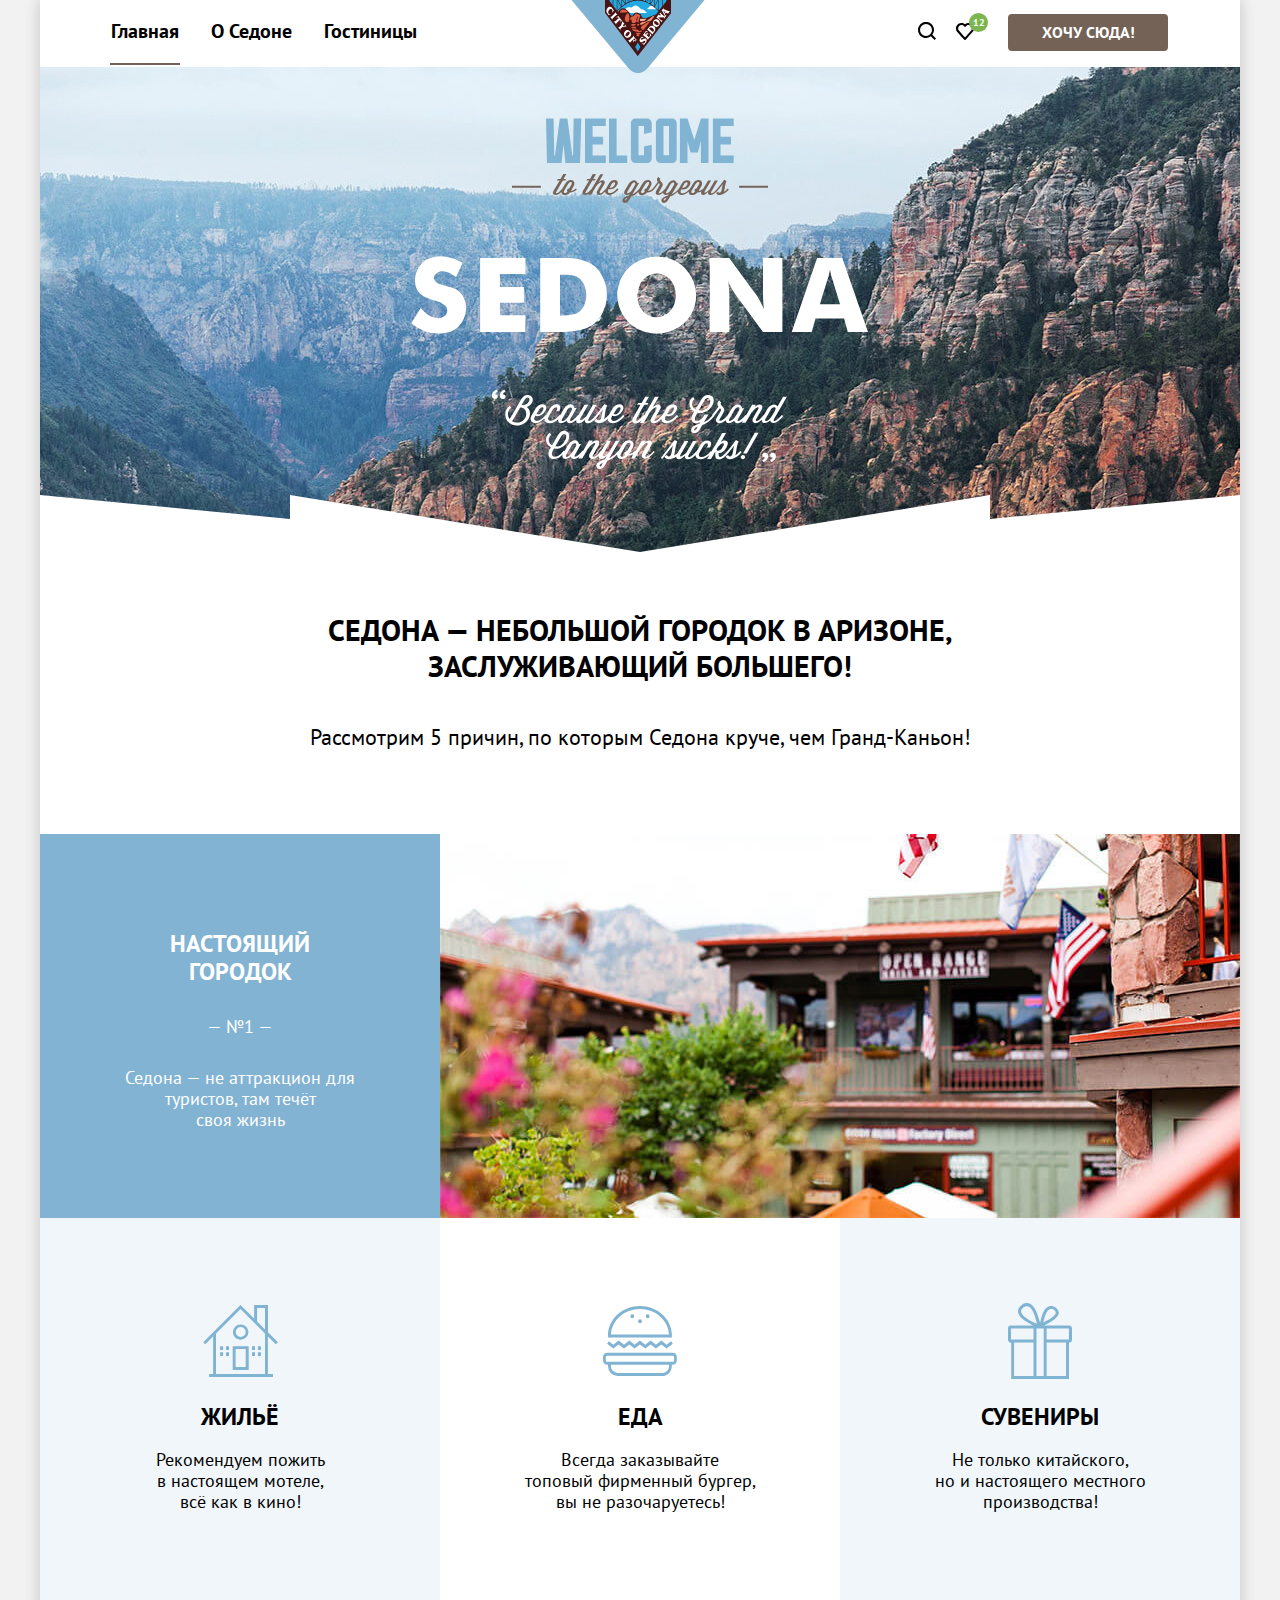
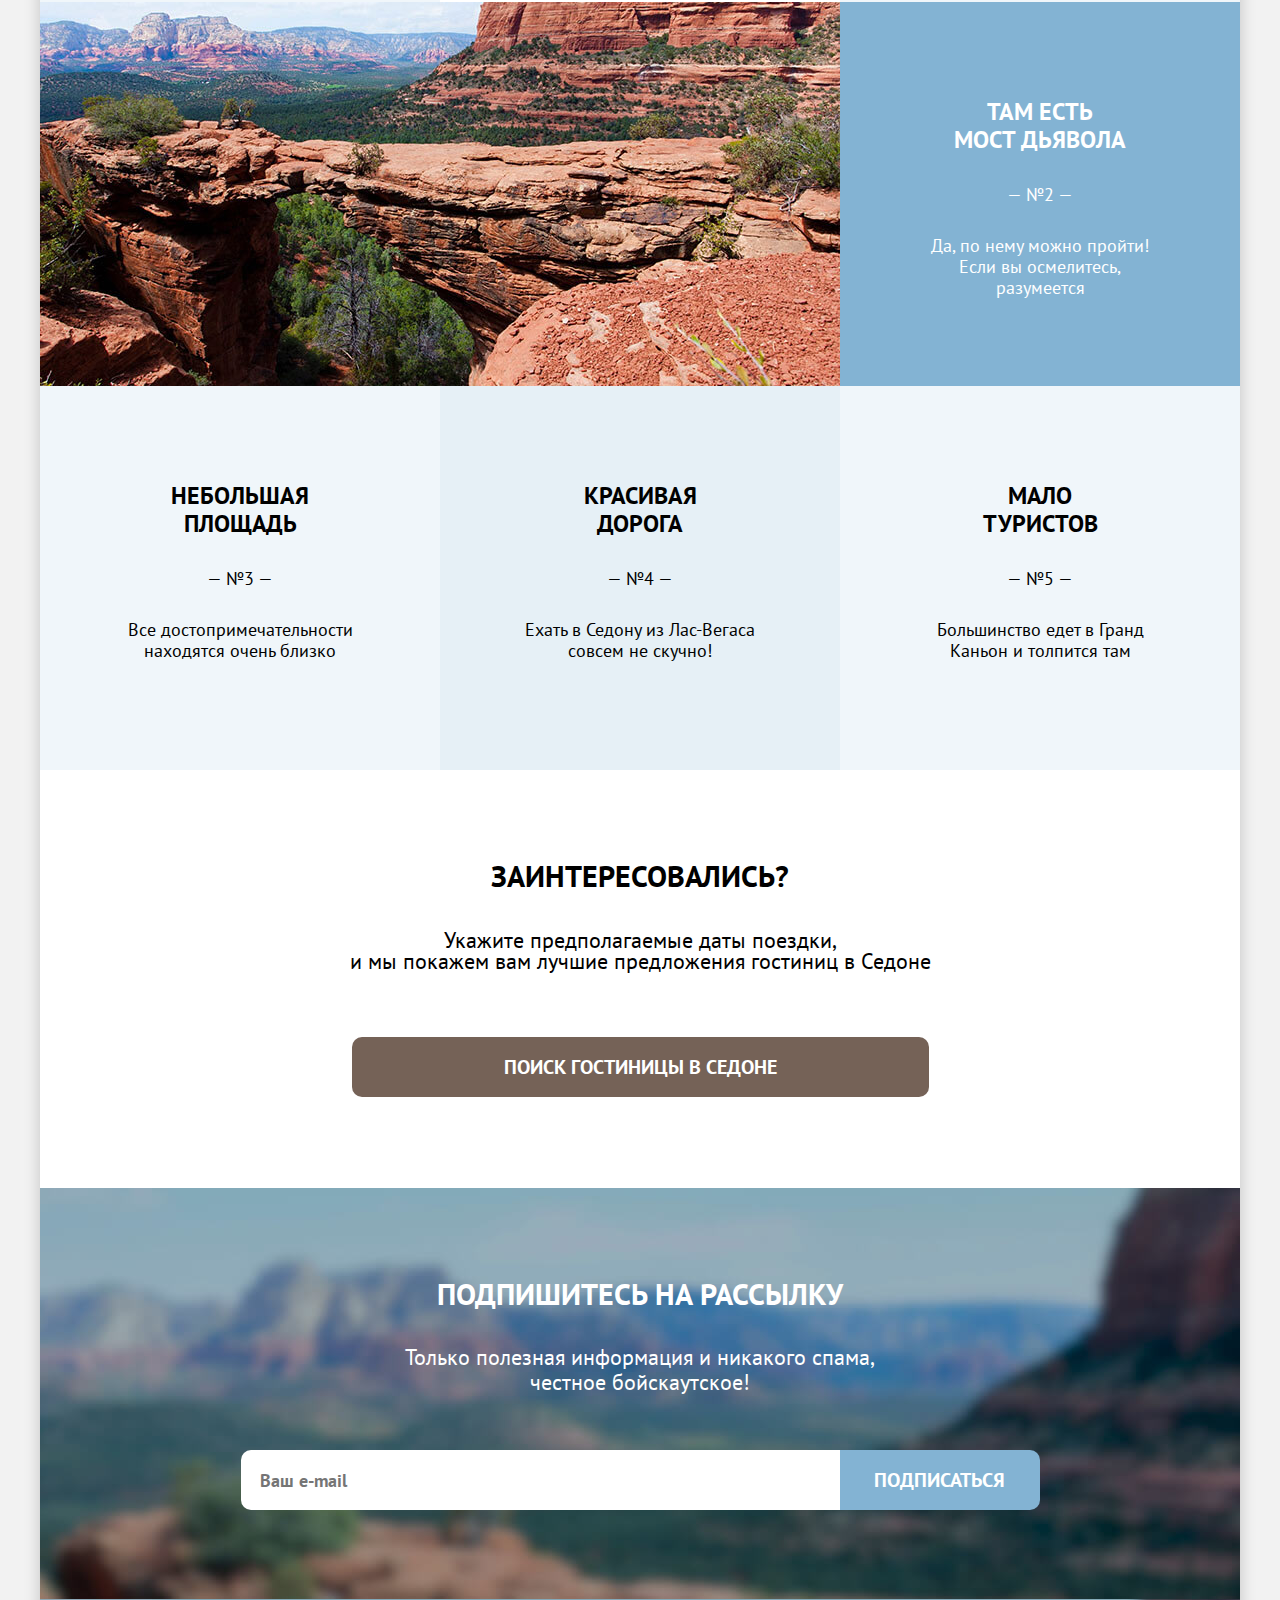
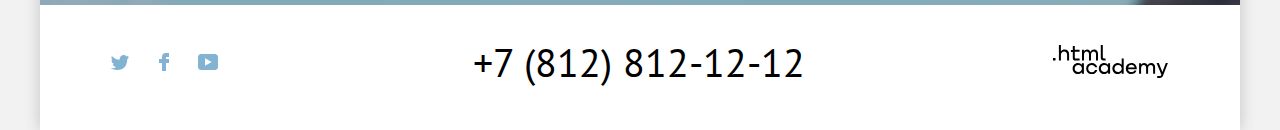
==== commit bd0ab273: "Продолжает шлифовку" ====
--- a/index.html
+++ b/index.html
@@ -4,6 +4,7 @@
 <head>
   <meta charset="utf-8">
   <title>HTML Academy: Седона</title>
+  <link rel="icon" type="image/png" sizes="32x32" href="images/icons/favicon.png">
   <link rel="stylesheet" href="css/styles.css">
 </head>
 
@@ -35,7 +36,7 @@
                     fill="colorCurrent" />
                 </g>
                 <defs>
-                  <clipPath id="a">
+                  <clipPath>
                     <path fill="#fff" d="M0 0h18v18H0z" />
                   </clipPath>
                 </defs>
@@ -55,7 +56,7 @@
               <ul class="popup-chosen-list">
                 <li class="popup-chosen-list-item">
                   <a class="popup-hotel-description" href="#">
-                    <img src="images/photos/hotel-2-small.png" alt="Desert Quail Inn">
+                    <img class="popup-hotel-image" src="images/photos/hotel-2-small.png" alt="Desert Quail Inn">
                     <div class="popup-hotel-container">
                       <p class="popup-hotel-title">Desert Quail Inn</p>
                       <p class="popup-hotel-type">Мотель</p>
@@ -140,21 +141,21 @@
                 <p class="advantage-description">Седона — не аттракцион для туристов, там течёт <br>
                   своя жизнь</p>
               </div>
-              <img src="images/photos/first-photo.jpg" alt="Город">
+              <img src="images/photos/first-photo.jpg" alt="Город" class="city-img">
               <ul class="advantages-list-inside">
                 <li class="advantages-item-point advantages-item-point-home">
-                  <h4 class="advantages-title">Жильё</h3>
+                  <h4 class="advantages-title">Жильё</h4>
                     <p class="advantage-description">Рекомендуем пожить<br>
                       в настоящем мотеле,<br>
                       всё как в кино!</p>
                 </li>
                 <li class="advantages-item-point advantages-item-point-food">
-                  <h4 class="advantages-title">Еда</h3>
+                  <h4 class="advantages-title">Еда</h4>
                     <p class="advantage-description">Всегда заказывайте <br>
                       топовый фирменный бургер, вы не разочаруетесь!</p>
                 </li>
                 <li class="advantages-item-point advantages-item-point-souvenir">
-                  <h4 class="advantages-title">Сувениры</h3>
+                  <h4 class="advantages-title">Сувениры</h4>
                     <p class="advantage-description">Не только китайского,<br>
                       но и настоящего местного<br> производства!</p>
                 </li>
@@ -215,7 +216,7 @@
         </section>
         <section class="footer-contacts">
           <h2 class="visually-hidden">Соцсети</h2>
-          <ul class="footer-social-list" name="link-list">
+          <ul class="footer-social-list">
             <li class="footer-social-item">
               <a class="footer-social-link" href="#">
                 <svg width="18" height="15" fill="none" xmlns="http://www.w3.org/2000/svg">
@@ -225,7 +226,7 @@
                       fill="currentColor" />
                   </g>
                   <defs>
-                    <clipPath id="a">
+                    <clipPath>
                       <path fill="#fff" d="M0 0h18v15H0z" />
                     </clipPath>
                   </defs>
--- a/css/styles.css
+++ b/css/styles.css
@@ -192,6 +192,11 @@
   margin-top: -3px;
 }
 
+.page-header-logo {
+  width: 138px;
+  height: 76px;
+}
+
 .navigation-logo:focus {
   outline: 2px solid #6086a0;
 }
@@ -369,6 +374,9 @@
 
 .popup-hotel-image {
   margin-right: 17px;
+  width: 48px;
+  height: 48px;
+  border-radius: 50%;
 }
 
 .popup-hotel-description {
@@ -723,6 +731,8 @@
 .index-welcome-picture {
   display: block;
   margin: 0 auto;
+  width: 458px;
+  height: 352px;
 }
 
 .sedona-title {
@@ -787,7 +797,13 @@
   color: #FFFFFF;
 }
 
+.city-img {
+  width: 800px;
+  height: 384px;
+}
+
 .bridge-img {
+  width: 800px;
   height: 384px;
 }
 
@@ -1317,6 +1333,11 @@
 
 .hotel-image-link:active {
   opacity: 0.3;
+}
+
+.hotel-image {
+  width: 180px;
+  height: 120px;
 }
 
 .hotel-link {
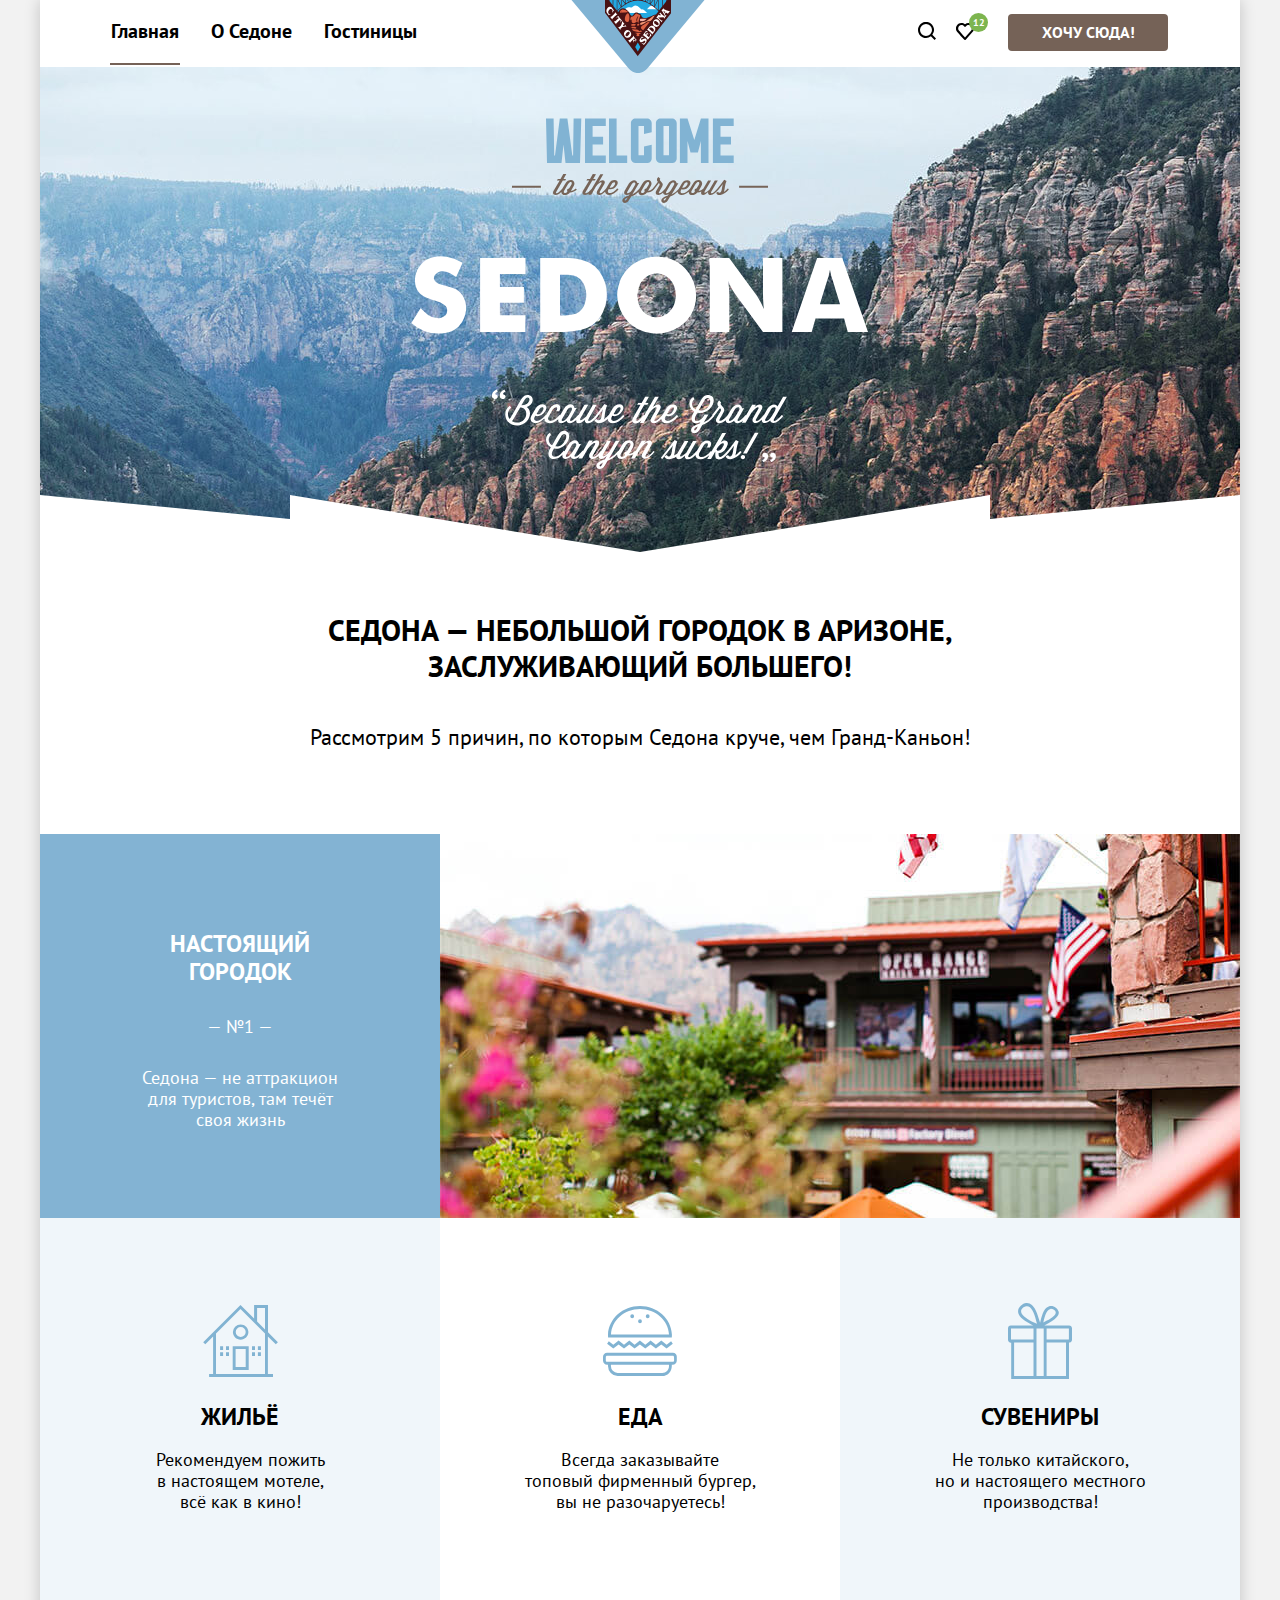
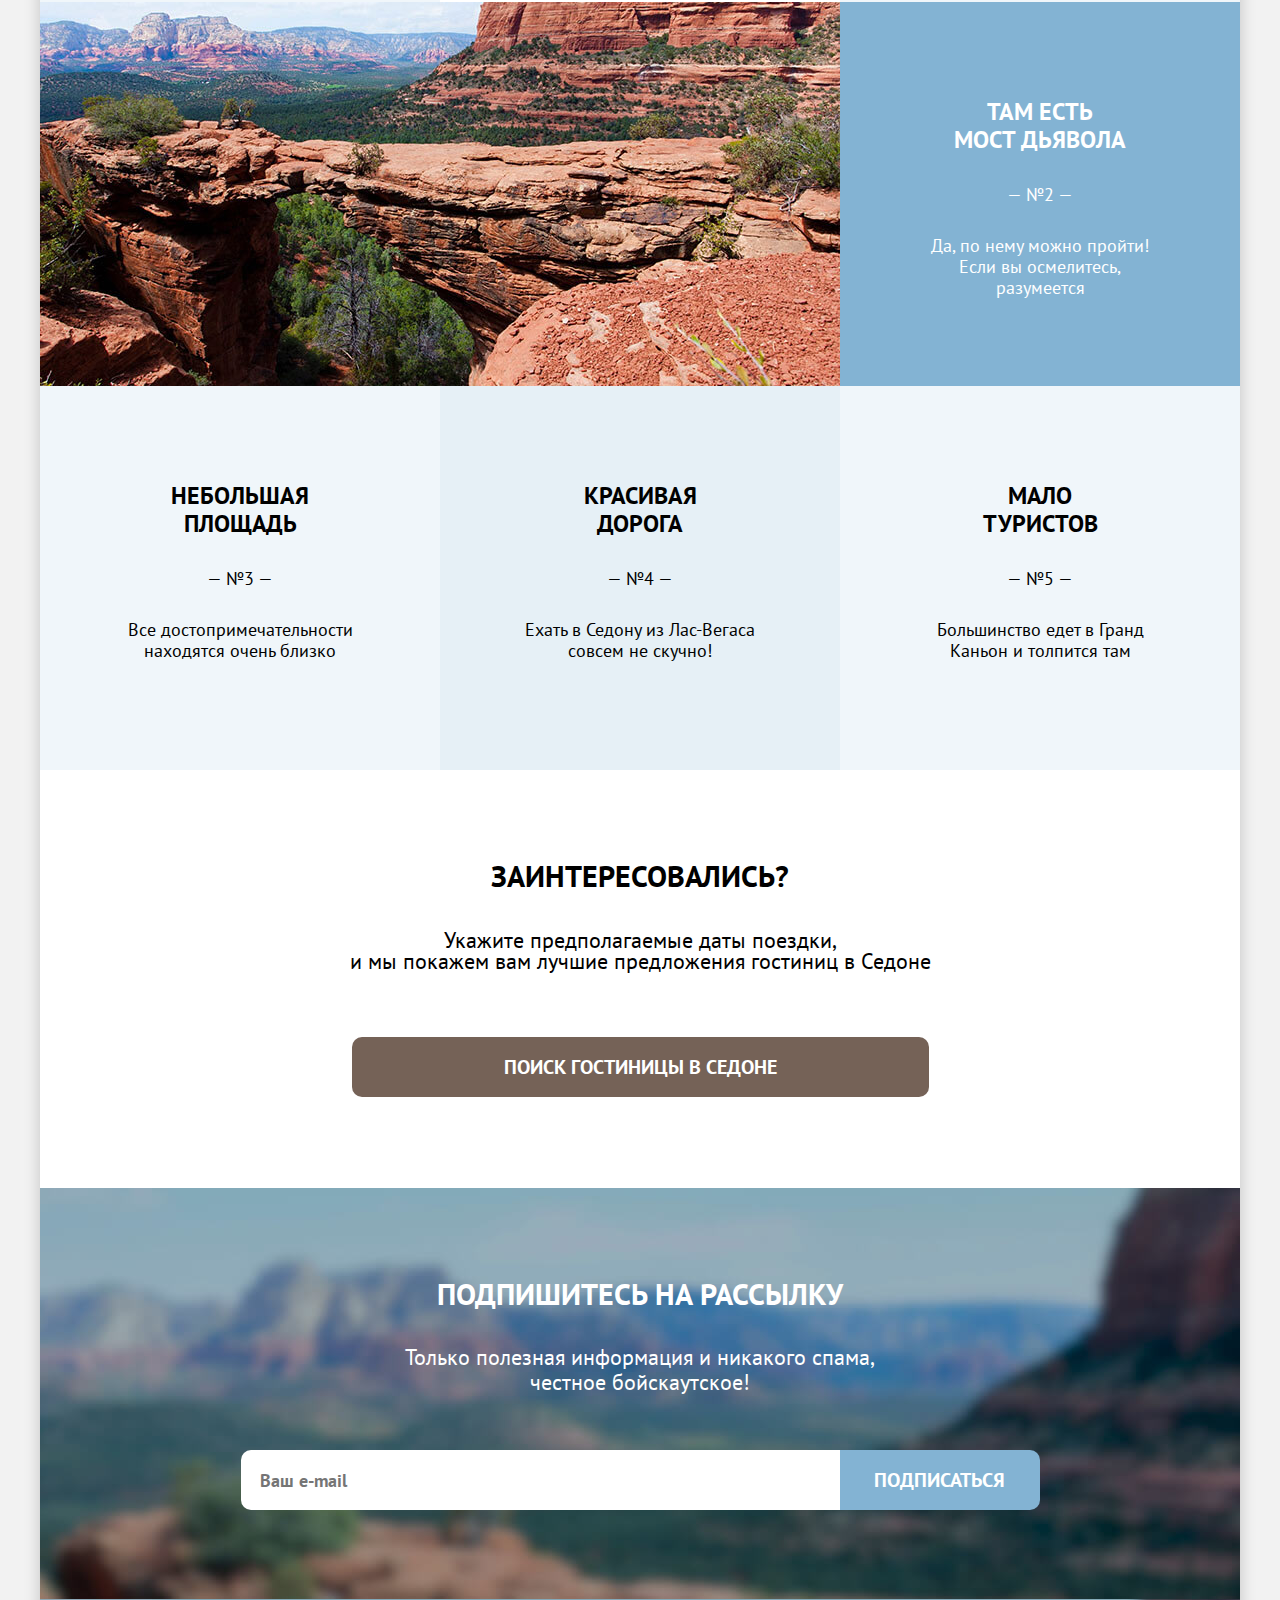
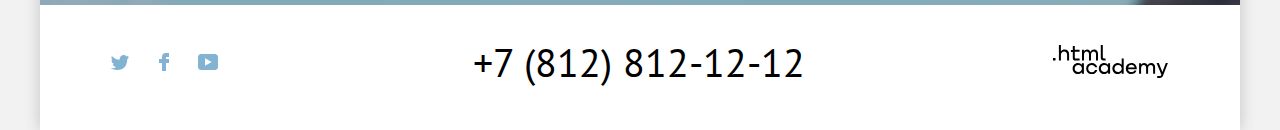
==== commit 94c492d9: "Мелкие правки" ====
--- a/index.html
+++ b/index.html
@@ -138,7 +138,7 @@
               <div class="advantage-container">
                 <h3 class="advantages-title">Настоящий <br>
                   городок</h3>
-                <p class="advantage-description">Седона — не аттракцион для туристов, там течёт <br>
+                <p class="advantage-description">Седона — не аттракцион <br> для туристов, там течёт <br>
                   своя жизнь</p>
               </div>
               <img src="images/photos/first-photo.jpg" alt="Город" class="city-img">
--- a/css/styles.css
+++ b/css/styles.css
@@ -1207,7 +1207,7 @@
 }
 
 .sorting-title {
-  margin-right: 325px;
+  margin-right: 213px;
   font-size: 28px;
   text-transform: uppercase;
 }
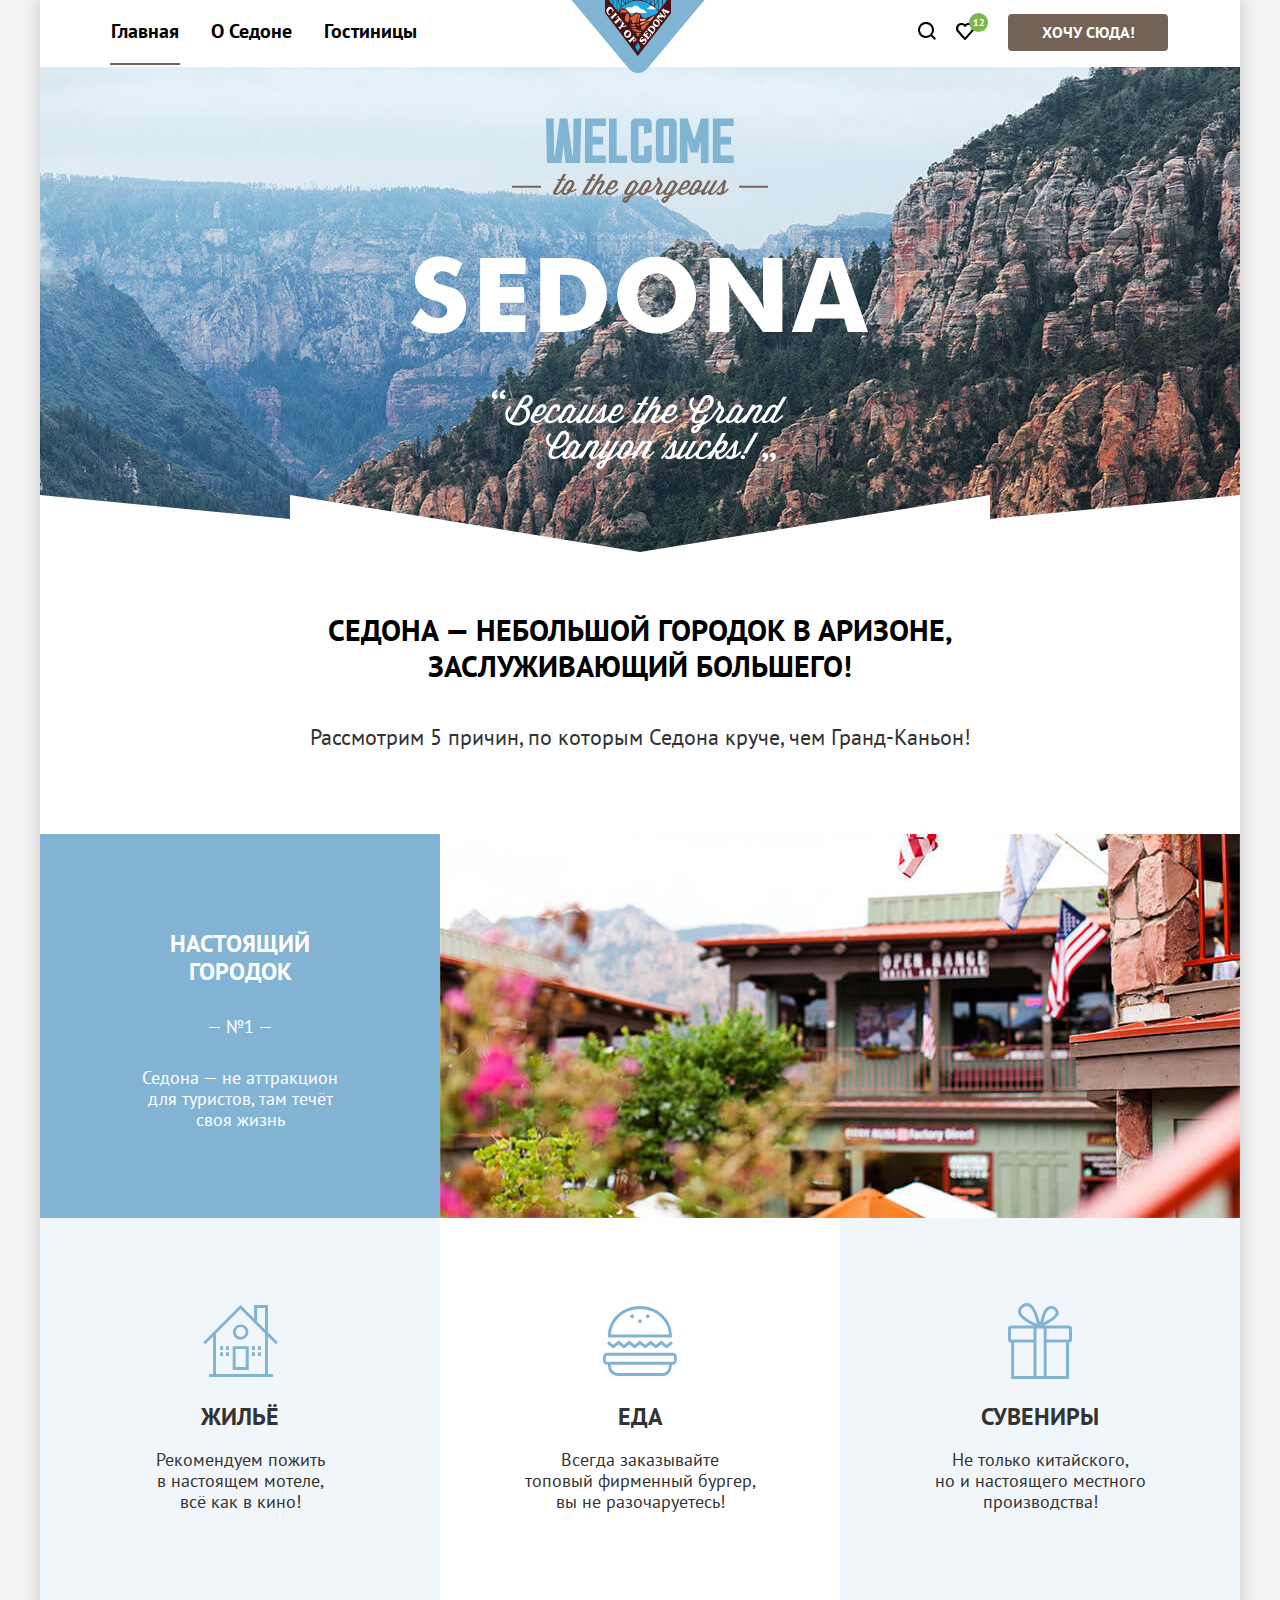
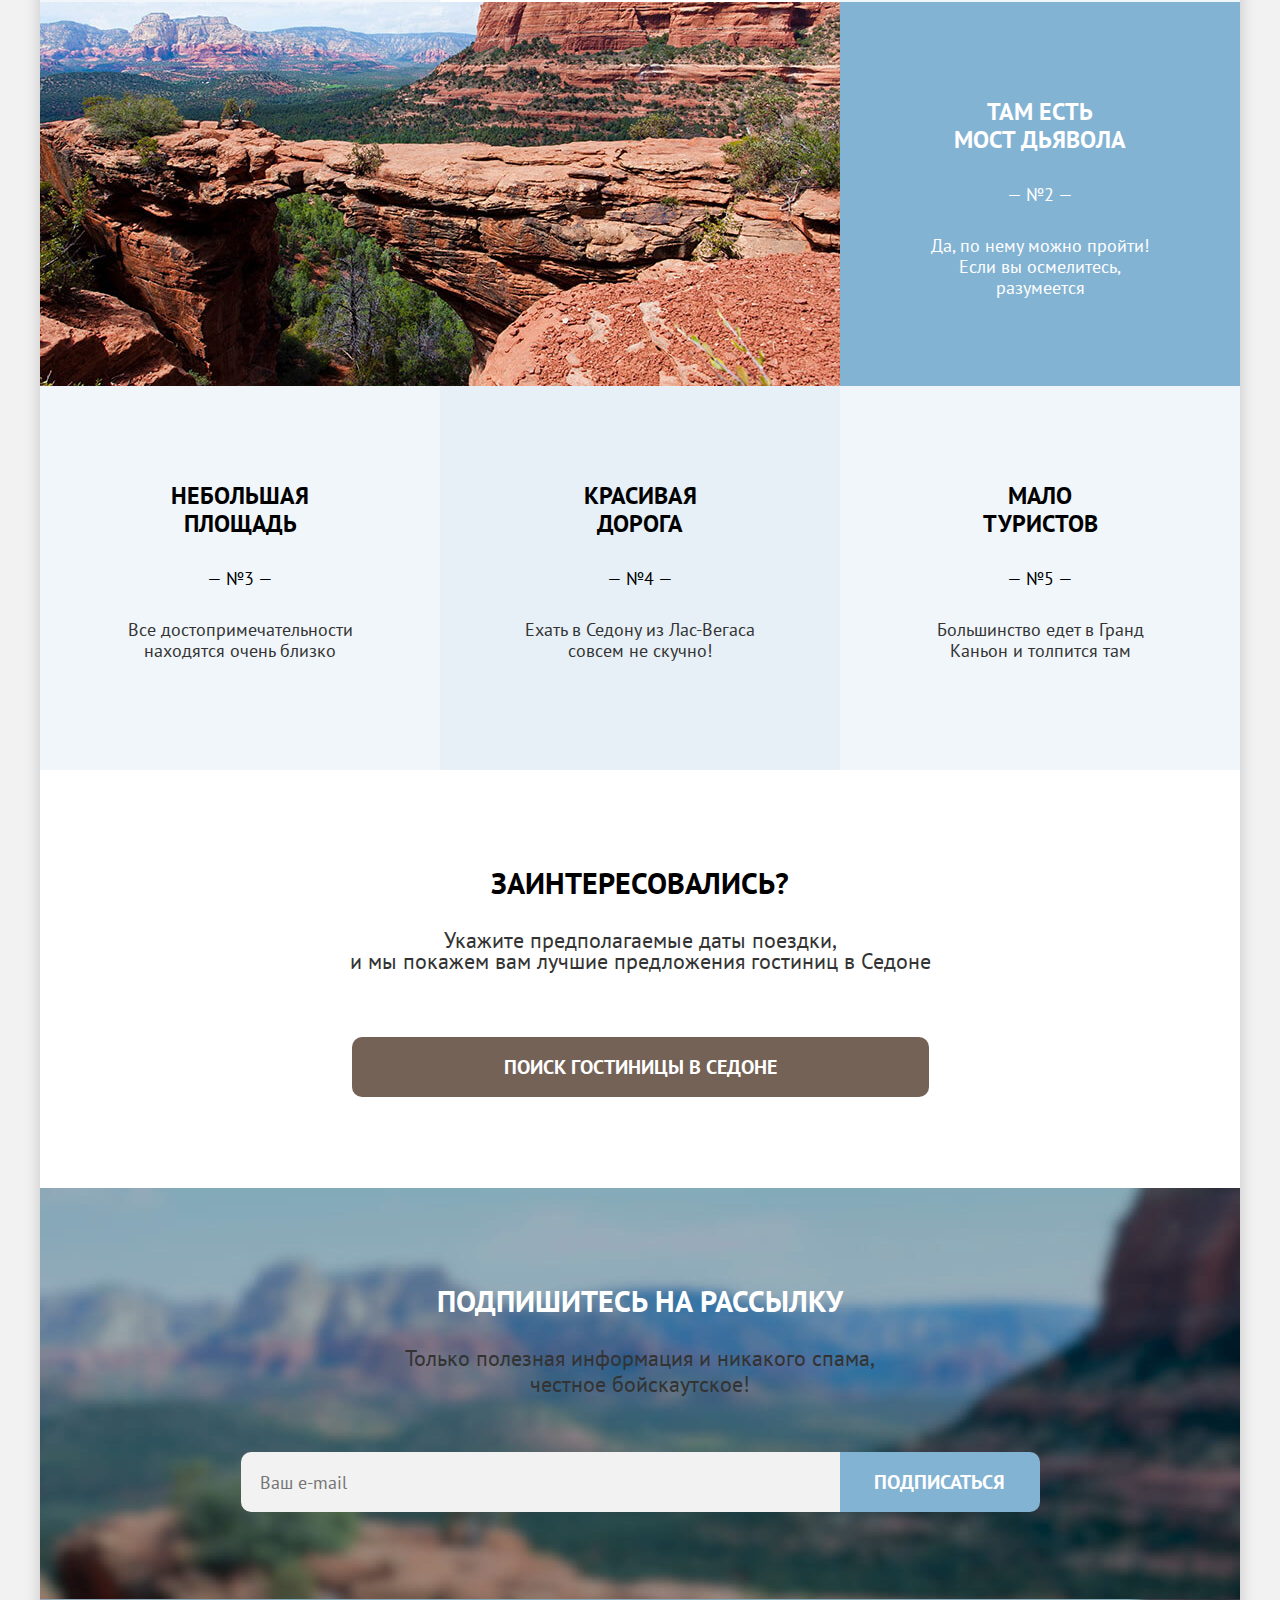
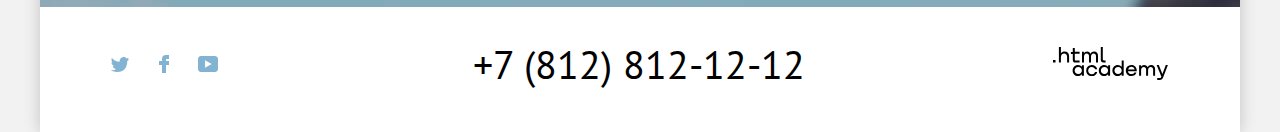
==== commit 300ab277: "Исправляет переполнение, шрифты и кодгайд" ====
--- a/index.html
+++ b/index.html
@@ -62,7 +62,7 @@
                       <p class="popup-hotel-type">Мотель</p>
                     </div>
                   </a>
-                  <a class="popup-trash-bin" href="#">
+                  <button class="popup-trash-bin" type="reset">
                     <svg width="16" height="16" viewBox="0 0 16 16" fill="none" xmlns="http://www.w3.org/2000/svg">
                       <g opacity="0.2">
                         <path
@@ -79,7 +79,7 @@
                           fill="black" />
                       </g>
                     </svg>
-                  </a>
+                  </button>
                 </li>
                 <li class="popup-chosen-list-item">
                   <a class="popup-hotel-description" href="#">
@@ -89,7 +89,7 @@
                       <p class="popup-hotel-type">Аппартаменты</p>
                     </div>
                   </a>
-                  <a class="popup-trash-bin" href="#">
+                  <button class="popup-trash-bin" type="reset">
                     <svg width="16" height="16" viewBox="0 0 16 16" fill="none" xmlns="http://www.w3.org/2000/svg">
                       <g opacity="0.2">
                         <path
@@ -106,10 +106,10 @@
                           fill="black" />
                       </g>
                     </svg>
-                  </a>
+                  </button>
                 </li>
               </ul>
-              <button class="button button-large secondary-button all-chosen-button">Все избранные</button>
+              <a class="button button-large secondary-button all-chosen-button" href="#">Все избранные</a>
             </div>
           </li>
           <li class="navigation-item">
@@ -208,7 +208,7 @@
                 <label for="email-field" class="visually-hidden">
                   Ваш e-mail
                 </label>
-                <input class="field" placeholder="Ваш e-mail" type="text" id="email-field" name="email-field" required>
+                <input class="field" placeholder="Ваш e-mail" type="email" id="email-field" name="email-field" required>
               </p>
               <button class="button button-large submit-button" type="submit">Подписаться</button>
             </div>
@@ -264,6 +264,89 @@
       </div>
     </footer>
   </div>
+  <div class="modal-registration disable">
+    <div class="modal-registration-container">
+      <div class="modal-header">
+        <button class="modal-close-button" type="reset">
+          <span class="visually-hidden">Закрыть</span>
+        </button>
+        <section class="modal-content">
+          <h2 class="modal-title">Поиск гостиницы в Седоне</h2>
+        </section>
+      </div>
+      <form class="modal-register-form">
+        <p class="modal-register-form-item">
+          <label for="arriving-date" class="modal-register-label">
+            Дата заезда:
+          </label>
+          <input class="modal-field field-date" placeholder="27 апреля 2020" type="text" id="arriving-date"
+            name="arriving-date" required>
+          <span class="modal-message modal-message-error">Мы не можем отправить вас в прошлое.</span>
+        </p>
+        <p class="modal-register-form-item last-item">
+          <label for="leaving-date" class="modal-register-label">
+            Дата выезда:
+          </label>
+          <input class="modal-field field-date" placeholder="1 сентября 2021" type="text" id="leaving-date"
+            name="leaving-date" required>
+          <span class="modal-message">На эти даты есть свободные номера. Пока есть.</span>
+        </p>
+        <div class="modal-counter-container">
+          <p class="modal-register-form-item modal-counter">
+            <label for="mature-count" class="modal-register-label">
+              Взрослые:
+            </label>
+            <span class="modal-input">
+              <button class="modal-input-increase modal-input-button" type="button">
+                <svg width="13" height="13" fill="none" xmlns="http://www.w3.org/2000/svg">
+                  <path d="M13 6H7V0H6v6H0v1h6v6h1V7h6V6Z" fill="#000" />
+                </svg>
+              </button>
+              <input class="modal-field" placeholder="2" type="number" id="mature-count" name="mature-count" required>
+              <button class="modal-input-decrease modal-input-button" type="button">
+                <svg width="13" height="1" fill="none" xmlns="http://www.w3.org/2000/svg">
+                  <path d="M0 0v1h13V0H0Z" fill="#000" />
+                </svg>
+              </button>
+            </span>
+          </p>
+          <p class="modal-register-form-item modal-counter">
+            <span class="modal-register-label">
+              <label for="children-count">
+                Дети:
+              </label>
+              <span class="info-popup">
+                <button class="modal-info" type="button">
+                  <svg width="1" height="9" fill="#FFFFFF" xmlns="http://www.w3.org/2000/svg">
+                    <path d="M0 9h1V3H0v6Zm1-9H0v1h1V0Z" />
+                  </svg>
+                </button>
+                <span class="info-popup-text disable">
+                  Укажите количество детей, которые будут с вами, возраст которых от 6 до 18 лет. Дети до 6 лет
+                  размещаются бесплатно.
+                </span>
+              </span>
+            </span>
+            <span class="modal-input">
+              <button class="modal-input-increase modal-input-button" type="button">
+                <svg width="13" height="13" fill="none" xmlns="http://www.w3.org/2000/svg">
+                  <path d="M13 6H7V0H6v6H0v1h6v6h1V7h6V6Z" fill="#000" />
+                </svg>
+              </button>
+              <input class="modal-field" placeholder="1" type="number" id="children-count" name="children-count"
+                required>
+              <button class="modal-input-decrease modal-input-button" type="button">
+                <svg width="13" height="1" fill="none" xmlns="http://www.w3.org/2000/svg">
+                  <path d="M0 0v1h13V0H0Z" fill="#000" />
+                </svg>
+              </button>
+            </span>
+          </p>
+        </div>
+        <button class="button modal-search-button" type="submit">Найти</button>
+      </form>
+    </div>
+  </div>
 </body>
 
 </html>--- a/css/styles.css
+++ b/css/styles.css
@@ -83,7 +83,7 @@
 
 .button-large {
   font-weight: 700;
- }
+}
 
 .secondary-button {
   background-color: #756257;
@@ -91,7 +91,7 @@
 
 .secondary-button:hover {
   background-color: rgba(97, 80, 72, 1);
- }
+}
 
 .secondary-button:focus {
   background-color: rgba(97, 80, 72, 1);
@@ -271,15 +271,15 @@
   fill: #000000;
 }
 
-.navigation-link-icon:hover svg{
+.navigation-link-icon:hover svg {
   fill: rgba(117, 98, 87, 1);
 }
 
-.navigation-link-icon:focus svg{
+.navigation-link-icon:focus svg {
   fill: rgba(117, 98, 87, 1);
 }
 
-.navigation-link-icon:active svg{
+.navigation-link-icon:active svg {
   fill: rgba(117, 98, 87, 0.3);
 }
 
@@ -407,14 +407,15 @@
   cursor: pointer;
   margin-left: 13px;
   margin-bottom: 6px;
+  opacity: 0.6;
 }
 
 .popup-trash-bin svg {
   padding: 10px;
 }
 
-.popup-trash-bin:hover svg {
-  opacity: 0.6;
+.popup-trash-bin:hover {
+  opacity: 1;
 }
 
 .popup-trash-bin:focus {
@@ -424,6 +425,7 @@
 .popup-trash-bin:focus svg {
   outline: 3px solid #83B3D3;
   border-radius: 10px;
+  opacity: 1;
 }
 
 .popup-trash-bin:active svg {
@@ -751,6 +753,7 @@
 
 .advantages-reasons {
   margin-bottom: 79px;
+  color: #333333;
 }
 
 .advantages-list {
@@ -777,15 +780,19 @@
 }
 
 .advantages-item::after,
-  .advantage-container::after {
-    content: "— №" counter(advantages) " —";
-    order: -1;
-    margin-bottom: 30px;
-  }
+.advantage-container::after {
+  content: "— №" counter(advantages) " —";
+  order: -1;
+  margin-bottom: 30px;
+}
 
 .advantages-item .advantages-title {
   margin-bottom: 30px;
   order: -1;
+}
+
+.advantages-item p {
+  color: #333333;
 }
 
 .advantage-container {
@@ -811,10 +818,31 @@
   height: 384px;
 }
 
+.advantages-item-large, 
+.advantages-item-large:nth-child(even) {
+  flex-direction: row;
+  padding: 0;
+  background-color: rgba(131, 179, 211, 1);
+  grid-column-start: 1;
+  grid-column-end: -1;
+  color: #FFFFFF;
+}
+
+.advantages-item-large p {
+  color: #333333;
+}
+
+.advantage-container p {
+  color: #FFFFFF;
+}
+
+.advantages-item-large::after {
+  display: none;
+}
+
 .advantages-list-inside {
   display: grid;
   grid-template-columns: 400px 400px 400px;
-  grid-template-rows: 384px;
   list-style-type: none;
   padding: 0;
   background-color: #FFFFFF;
@@ -822,8 +850,9 @@
 
 .advantages-item-point {
   padding-top: 185px;
-  padding-bottom: 80px;
+  padding-bottom: 90px;
   position: relative;
+  color: #333333;
 }
 
 .advantages-item-point::before {
@@ -855,21 +884,9 @@
   background-color: rgba(131, 179, 211, 0.12);
 }
 
-.advantages-item-large, 
-.advantages-item-large:nth-child(even) {
-  flex-direction: row;
-  padding: 0;
-  background-color: rgba(131, 179, 211, 1);
-  grid-column-start: 1;
-  grid-column-end: -1;
-}
-
-.advantages-item-large::after {
-  display: none;
-}
-
 .advantages-item-point .advantages-title {
   margin-bottom: 18px;
+  color: #333333;
 }
 
 .advantages-reasons {
@@ -906,6 +923,7 @@
 .inner-header-title h1 {
   font-size: 60px;
   margin-bottom: 23px;
+  line-height: 78px;
 }
 
 .breadcrumbs {
@@ -981,7 +999,7 @@
 }
 
 .control-label::before {
-  content: '';
+  content: "";
   width: 21px;
   height: 21px;
   background-color: #FFFFFF;
@@ -1006,8 +1024,7 @@
 .control-input:checked + .control-label::after {
   width: 12px;
   height: 10px;
-  margin-top: 7px;
-  margin-left: 5px;
+  margin-top: 6px;
   background-image: url('../images/icons/checked-checkbox.svg');
   content: "";
   grid-column: 1 / 2;
@@ -1027,7 +1044,7 @@
   background-color: #242424;
   border-radius: 50%;
   content: "";
-  margin-left: 7px;
+  margin-left: 5px;
 }
 
 .hotel-search {
@@ -1042,12 +1059,14 @@
   margin: 0;
   margin-bottom: 15px;
   font-size: 30px;
+  line-height: 36px;
 }
 
 .hotel-search p {
   margin: 0;
   margin-bottom: 65px;
   font-size: 22px;
+  color: #333333;
 }
 
 .filter-group {
@@ -1090,7 +1109,7 @@
 }
 
 .range-wrapper-inputs::before {
-  content: '';
+  content: "";
   background-color: #FFFFFF;
   z-index: 2;
 }
@@ -1208,8 +1227,9 @@
 
 .sorting-title {
   margin-right: 213px;
-  font-size: 28px;
+  font-size: 30px;
   text-transform: uppercase;
+  line-height: 38px;
 }
 
 .catalog-filter {
@@ -1348,7 +1368,6 @@
 }
 
 .hotel-button {
-  max-height: 37px;
   margin-bottom: 6px;
 }
 
@@ -1370,6 +1389,8 @@
 .hotel-title {
   color: #000000;
   margin: 0;
+  font-size: 24px;
+  line-height: 31px;
 }
 
 .stars {
@@ -1397,12 +1418,16 @@
   grid-area: hotel-type;
   margin: 0;
   padding-top: 7px;
+  line-height: 23px;
+  color: #333333;
 }
 
 .hotel-price {
   grid-area: price;
   margin: 0;
   padding-top: 7px;
+  line-height: 23px;
+  color: #333333;
 }
 
 .hotel-about-button {
@@ -1428,6 +1453,8 @@
   border-radius: 4px;
   text-transform: uppercase;
   font-size: 16px;
+  line-height: 21px;
+  color: #333333;
 }
 
 .show-more-button-container {
@@ -1550,13 +1577,15 @@
   margin: 0;
   margin-bottom: 12px;
   font-size: 30px;
+  line-height: 36px;
 }
 
 .submit-form p {
   margin: 0;
   margin-bottom: 55px;
   font-size: 22px;
-  line-height: 25px;
+  line-height: 26px;
+  color: #333333;
 }
 
 .submit-form .email {
@@ -1574,10 +1603,10 @@
   width: 580px;
   border-radius: 10px 0px 0px 10px;
   font: inherit;
-  font-weight: 700;
+  font-weight: 400;
   padding-left: 22px;
   padding-left: 19px;
-  background-color: #FFFFFF;
+  background-color: #F2F2F2;
   font-size: 18px;
 }
 
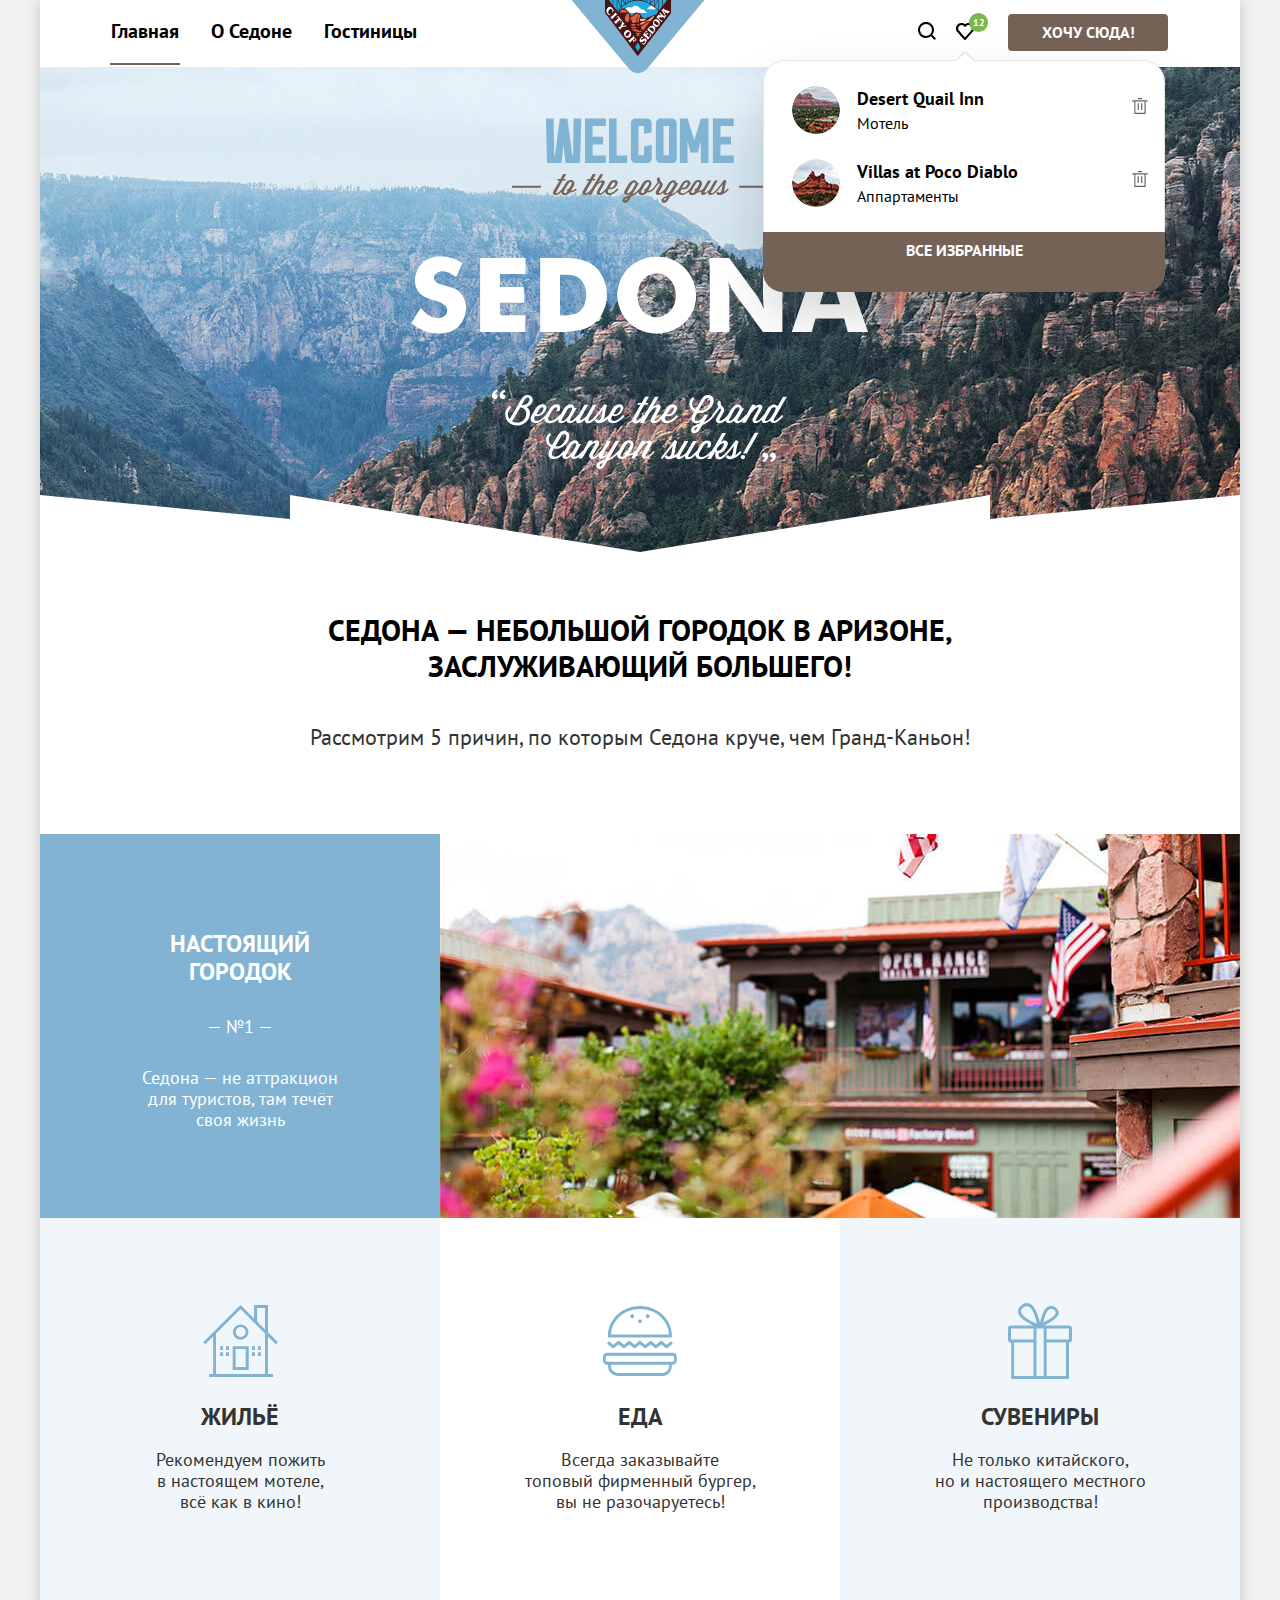
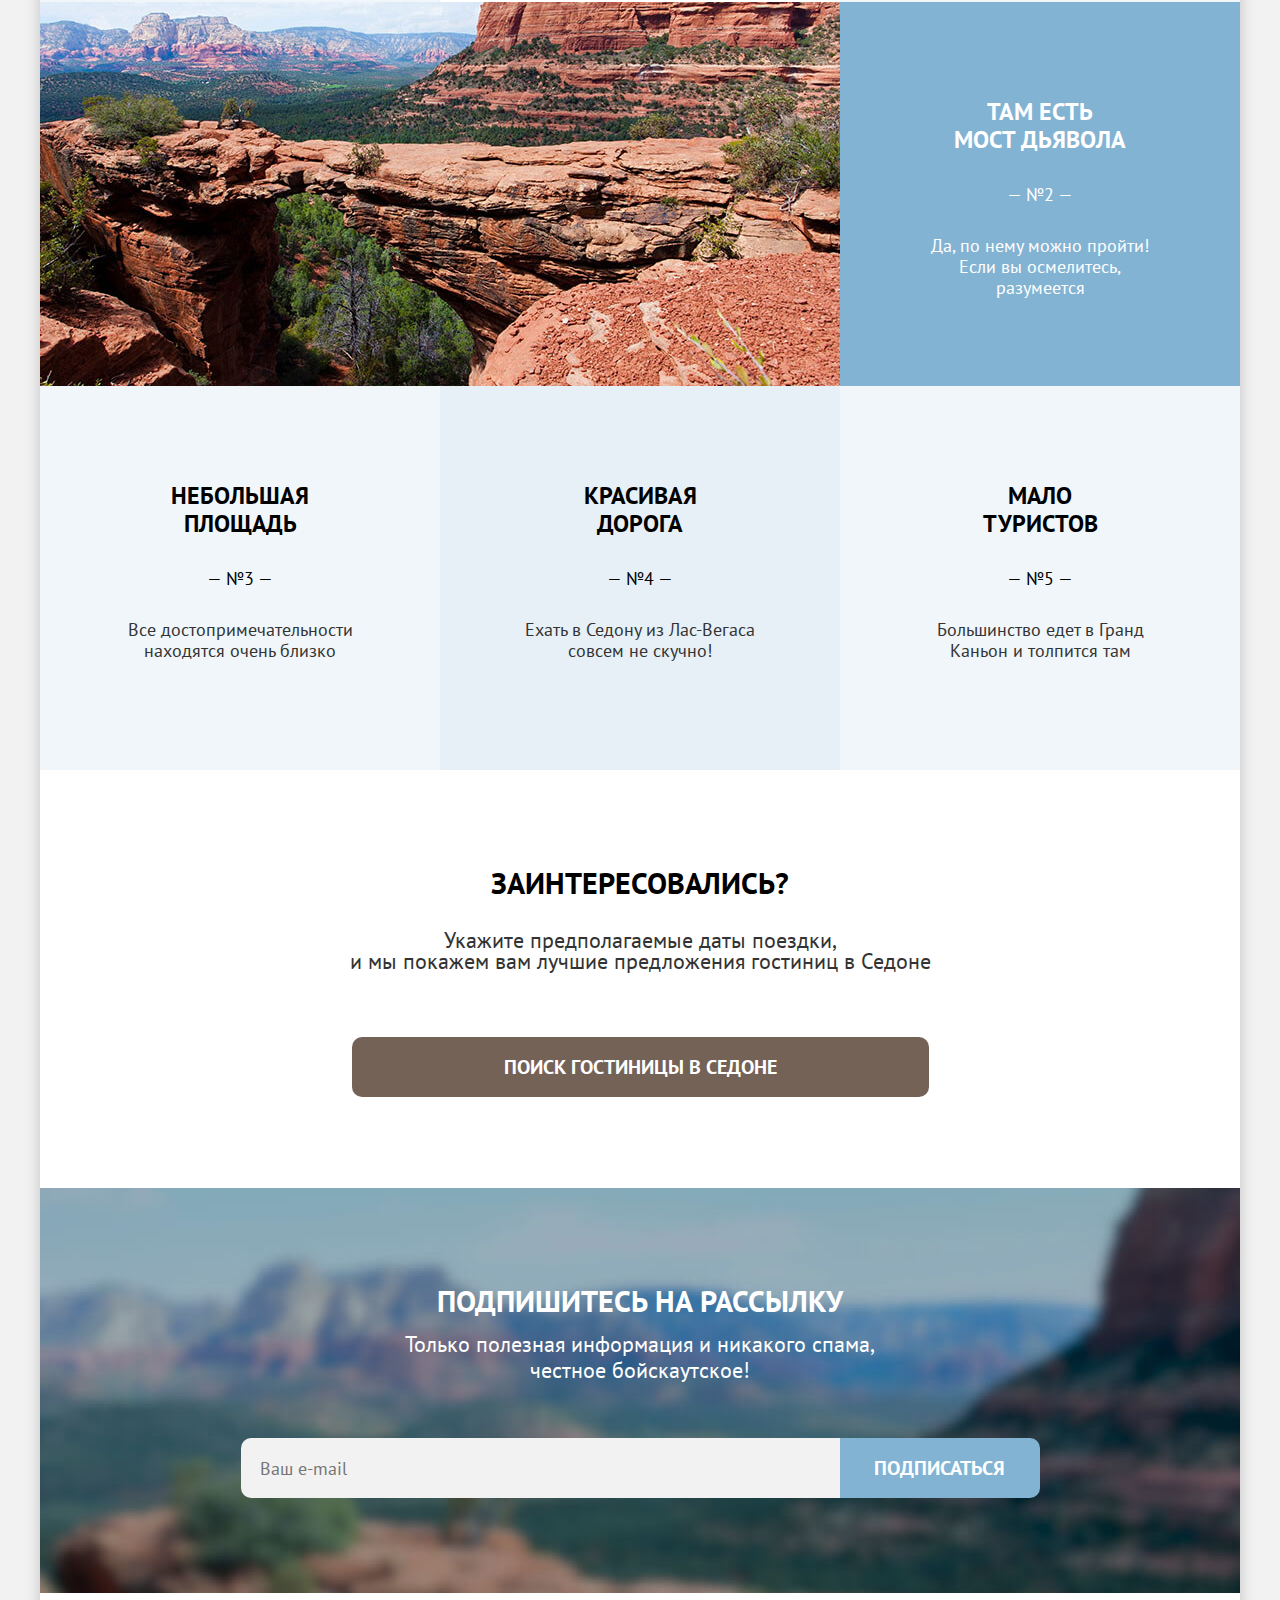
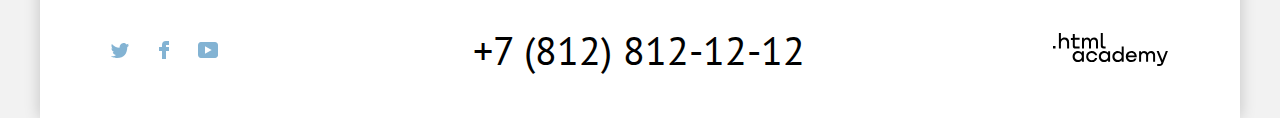
==== commit d97522b9: "Вносит правки в код" ====
--- a/index.html
+++ b/index.html
@@ -24,10 +24,11 @@
           </li>
         </ul>
         <a class="navigation-logo">
-          <img class="page-header-logo" alt="Логотип Седоны" src="images/logos/logo.svg">
+          <img class="page-header-logo" alt="Логотип Седоны" src="images/logos/logo.svg" width="138px" height="76px">
         </a>
         <ul class="navigation-user">
           <li class="navigation-item navigation-item-icon">
+            <span class="visually-hidden">Поиск</span>
             <a class="navigation-link navigation-link-icon" href="#">
               <svg width="18" height="18" fill="none" xmlns="http://www.w3.org/2000/svg">
                 <g clip-path="url(#a)">
@@ -44,6 +45,7 @@
             </a>
           </li>
           <li class="navigation-item navigation-item-icon">
+            <span class="visually-hidden">Избранное</span>
             <a class="navigation-link navigation-link-icon" href="#">
               <svg class="chosen-icon" width="31" height="27" fill="none" xmlns="http://www.w3.org/2000/svg">
                 <path
@@ -52,19 +54,19 @@
               </svg>
               <span class="navigation-link-counter">12</span>
             </a>
-            <div class="popup-chosen-container disable">
+            <div class="popup-chosen-container">
               <ul class="popup-chosen-list">
                 <li class="popup-chosen-list-item">
                   <a class="popup-hotel-description" href="#">
-                    <img class="popup-hotel-image" src="images/photos/hotel-2-small.png" alt="Desert Quail Inn">
+                    <img class="popup-hotel-image" src="images/photos/hotel-2-small.png" alt="Desert Quail Inn" width="48px" height="48px">
                     <div class="popup-hotel-container">
                       <p class="popup-hotel-title">Desert Quail Inn</p>
                       <p class="popup-hotel-type">Мотель</p>
                     </div>
                   </a>
-                  <button class="popup-trash-bin" type="reset">
+                  <button class="popup-trash-bin" type="button">
+                    <span class="visually-hidden">Очистить</span>
                     <svg width="16" height="16" viewBox="0 0 16 16" fill="none" xmlns="http://www.w3.org/2000/svg">
-                      <g opacity="0.2">
                         <path
                           d="M15.3 2.3H13.1H2.8H0.6C0.3 2.3 0 2.5 0 2.8C0 3.1 0.3 3.4 0.6 3.4H2.3V15.4C2.3 15.7 2.6 16 2.9 16H13.1C13.4 16 13.7 15.7 13.7 15.4V3.4H15.4C15.7 3.4 16 3.1 16 2.8C16 2.5 15.6 2.3 15.3 2.3ZM12.5 14.8H3.4V3.4H12.5V14.8Z"
                           fill="black" />
@@ -77,21 +79,20 @@
                         <path
                           d="M9.7001 12C10.0001 12 10.3001 11.7 10.3001 11.4V5.7C10.3001 5.4 10.0001 5.1 9.7001 5.1C9.4001 5.1 9.1001 5.5 9.1001 5.7V11.4C9.1001 11.7 9.3001 12 9.7001 12Z"
                           fill="black" />
-                      </g>
                     </svg>
                   </button>
                 </li>
                 <li class="popup-chosen-list-item">
                   <a class="popup-hotel-description" href="#">
-                    <img class="popup-hotel-image" src="images/photos/hotel-3-small.png" alt="Villas at Poco Diablo">
+                    <img class="popup-hotel-image" src="images/photos/hotel-3-small.png" alt="Villas at Poco Diablo" width="48px" height="48px">
                     <div class="popup-hotel-container">
                       <p class="popup-hotel-title">Villas at Poco Diablo</p>
                       <p class="popup-hotel-type">Аппартаменты</p>
                     </div>
                   </a>
-                  <button class="popup-trash-bin" type="reset">
+                  <button class="popup-trash-bin" type="button">
+                    <span class="visually-hidden">Очистить</span>
                     <svg width="16" height="16" viewBox="0 0 16 16" fill="none" xmlns="http://www.w3.org/2000/svg">
-                      <g opacity="0.2">
                         <path
                           d="M15.3 2.3H13.1H2.8H0.6C0.3 2.3 0 2.5 0 2.8C0 3.1 0.3 3.4 0.6 3.4H2.3V15.4C2.3 15.7 2.6 16 2.9 16H13.1C13.4 16 13.7 15.7 13.7 15.4V3.4H15.4C15.7 3.4 16 3.1 16 2.8C16 2.5 15.6 2.3 15.3 2.3ZM12.5 14.8H3.4V3.4H12.5V14.8Z"
                           fill="black" />
@@ -104,7 +105,6 @@
                         <path
                           d="M9.7001 12C10.0001 12 10.3001 11.7 10.3001 11.4V5.7C10.3001 5.4 10.0001 5.1 9.7001 5.1C9.4001 5.1 9.1001 5.5 9.1001 5.7V11.4C9.1001 11.7 9.3001 12 9.7001 12Z"
                           fill="black" />
-                      </g>
                     </svg>
                   </button>
                 </li>
@@ -124,7 +124,7 @@
       <div class="page-container">
         <div class="background-container">
           <h1 class="visually-hidden">Седона</h1>
-          <img class="index-welcome-picture" src="images/icons/welcome.svg"
+          <img class="index-welcome-picture" src="images/icons/welcome.svg" width="458px" height="352px"
             alt="Welcome to the gorgeous Sedona Because the Grand Canyon sucks!">
         </div>
         <section class="advantages">
@@ -141,7 +141,7 @@
                 <p class="advantage-description">Седона — не аттракцион <br> для туристов, там течёт <br>
                   своя жизнь</p>
               </div>
-              <img src="images/photos/first-photo.jpg" alt="Город" class="city-img">
+              <img src="images/photos/first-photo.jpg" alt="Город" class="city-img" width="800px" height="384px">
               <ul class="advantages-list-inside">
                 <li class="advantages-item-point advantages-item-point-home">
                   <h4 class="advantages-title">Жильё</h4>
@@ -162,7 +162,7 @@
               </ul>
             </li>
             <li class="advantages-item advantages-item-large bridge-advantage">
-              <img src="images/photos/second-photo.jpg" alt="Мост Дьявола" class="bridge-img">
+              <img src="images/photos/second-photo.jpg" alt="Мост Дьявола" class="bridge-img" width="800px" height="384px">
               <div class="advantage-container">
                 <h3 class="advantages-title">Там есть<br>
                   мост дьявола</h3>
@@ -200,7 +200,7 @@
       <div class="footer-container">
         <section class="subscription-form">
           <h2 class="subscription-form-title">Подпишитесь на рассылку</h2>
-          <form class="submit-form">
+          <form class="submit-form index-submit-form" action="https://echo.htmlacademy.ru/">
             <p>Только полезная информация и никакого спама,<br>
               честное бойскаутское!</p>
             <div class="email-container">
@@ -274,7 +274,7 @@
           <h2 class="modal-title">Поиск гостиницы в Седоне</h2>
         </section>
       </div>
-      <form class="modal-register-form">
+      <form class="modal-register-form" action="https://echo.htmlacademy.ru/">
         <p class="modal-register-form-item">
           <label for="arriving-date" class="modal-register-label">
             Дата заезда:
--- a/css/styles.css
+++ b/css/styles.css
@@ -192,11 +192,6 @@
   margin-top: -3px;
 }
 
-.page-header-logo {
-  width: 138px;
-  height: 76px;
-}
-
 .navigation-logo:focus {
   outline: 2px solid #6086a0;
 }
@@ -374,8 +369,6 @@
 
 .popup-hotel-image {
   margin-right: 17px;
-  width: 48px;
-  height: 48px;
   border-radius: 50%;
 }
 
@@ -407,6 +400,8 @@
   cursor: pointer;
   margin-left: 13px;
   margin-bottom: 6px;
+  border: none;
+  background-color: transparent;
   opacity: 0.6;
 }
 
@@ -420,12 +415,12 @@
 
 .popup-trash-bin:focus {
   outline: none;
+  opacity: 1;
 }
 
 .popup-trash-bin:focus svg {
   outline: 3px solid #83B3D3;
   border-radius: 10px;
-  opacity: 1;
 }
 
 .popup-trash-bin:active svg {
@@ -711,6 +706,7 @@
 }
 
 .background-container {
+  background-color: #6C9E42;
   background-image: url("../images/backgrounds/index-background.jpg");
   background-size: 100% auto;
   background-repeat: no-repeat;
@@ -733,8 +729,6 @@
 .index-welcome-picture {
   display: block;
   margin: 0 auto;
-  width: 458px;
-  height: 352px;
 }
 
 .sedona-title {
@@ -802,20 +796,6 @@
   padding-top: 96px;
   padding-bottom: 18px;
   color: #FFFFFF;
-}
-
-.city-img {
-  width: 800px;
-  height: 384px;
-}
-
-.bridge-img {
-  width: 800px;
-  height: 384px;
-}
-
-.bridge-advantage {
-  height: 384px;
 }
 
 .advantages-item-large, 
@@ -1000,8 +980,8 @@
 
 .control-label::before {
   content: "";
-  width: 21px;
-  height: 21px;
+  width: 20px;
+  height: 20px;
   background-color: #FFFFFF;
   grid-column: 1 / 2;
   grid-row: 1 / 2;
@@ -1024,7 +1004,8 @@
 .control-input:checked + .control-label::after {
   width: 12px;
   height: 10px;
-  margin-top: 6px;
+  margin-top: 5px;
+  margin-left: 5px;
   background-image: url('../images/icons/checked-checkbox.svg');
   content: "";
   grid-column: 1 / 2;
@@ -1216,7 +1197,9 @@
 }
 
 .catalog-filter-container {
+  background-color: #615048;
   background-image: url("../images/backgrounds/catalog-background.jpg");
+  background-size: cover;
   background-repeat: no-repeat;
   padding-top: 20px;
   padding-left: 70px;
@@ -1229,7 +1212,7 @@
   margin-right: 213px;
   font-size: 30px;
   text-transform: uppercase;
-  line-height: 38px;
+  line-height: 39px;
 }
 
 .catalog-filter {
@@ -1292,6 +1275,18 @@
   background-color: #FFFFFF;
   outline: 2px solid rgba(229, 229, 229, 1);
   border-radius: 4px;
+}
+
+.sorting-type:hover .select-control {
+  outline: 2px solid #83B3D3;
+}
+
+.select-control:focus {
+  outline: 2px solid #83B3D3;
+}
+
+.select-control:active {
+  opacity: 0.3;
 }
 
 .sorting-button-container {
@@ -1541,10 +1536,21 @@
   padding-top: 14px;
   padding-bottom: 12px;
   font: inherit;
-  font-size: 400;
   background-color: #FFFFFF;
   outline: 2px solid rgba(229, 229, 229, 1);
   border-radius: 4px;
+}
+
+.sorting-type-quantity:hover .select-control-quantity {
+  outline: 2px solid #83B3D3;
+}
+
+.select-control-quantity:focus {
+  outline: 2px solid #83B3D3;
+}
+
+.select-control-quantity:active {
+  opacity: 0.3;
 }
 
 .footer-container {
@@ -1554,15 +1560,18 @@
 }
 
 .subscription-form {
+  background-color: #68A2CA;
   background-image: url("../images/backgrounds/background-footer.jpg");
   text-align: center;
   padding: 95px 240px;
   color: #FFFFFF;
+  background-size: cover;
 }
 
 .catalog-footer .subscription-form {
   padding: 63px;
   background-image: none;
+  background-color: #FFFFFF;
   color: #000000;
   margin-bottom: 76px;
 }
@@ -1573,7 +1582,6 @@
 
 .subscription-form-title {
   text-transform: uppercase;
-  height: 50px;
   margin: 0;
   margin-bottom: 12px;
   font-size: 30px;
@@ -1586,6 +1594,10 @@
   font-size: 22px;
   line-height: 26px;
   color: #333333;
+}
+
+.index-submit-form p {
+  color: #FFFFFF;
 }
 
 .submit-form .email {
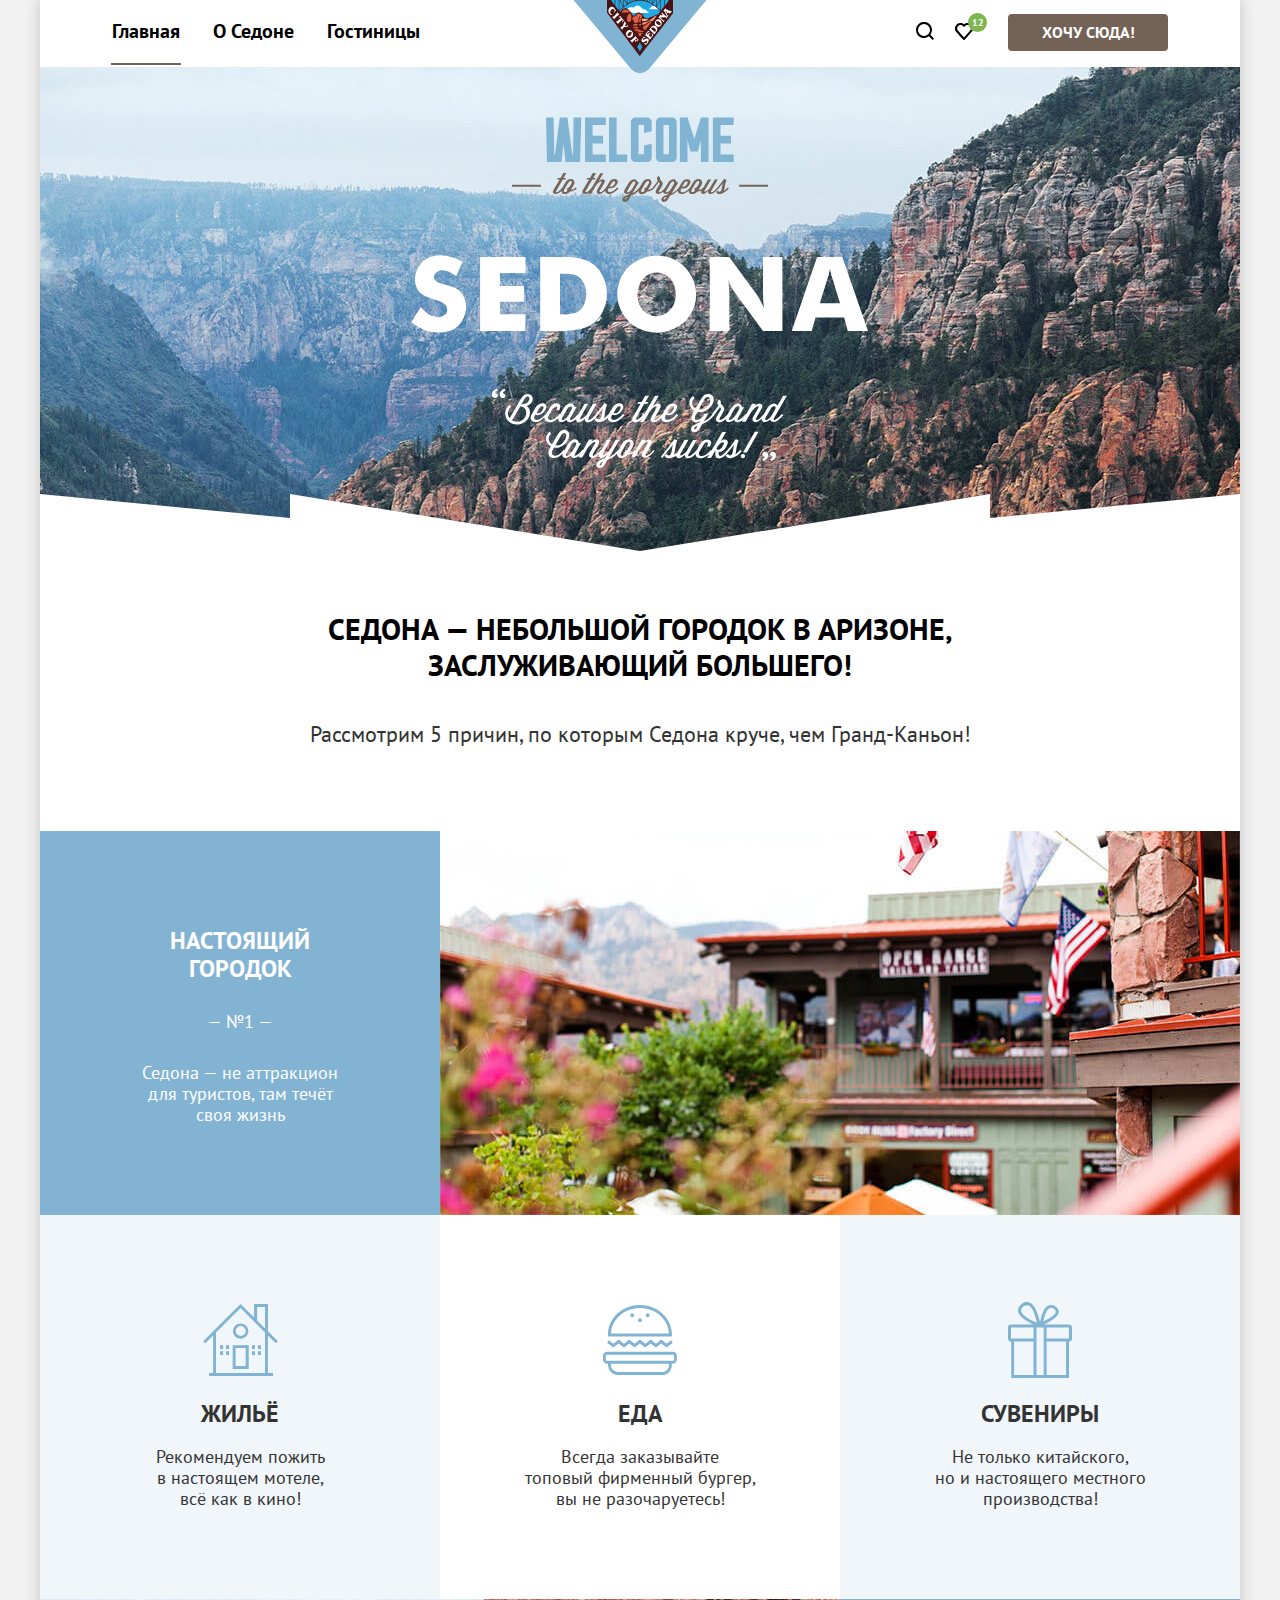
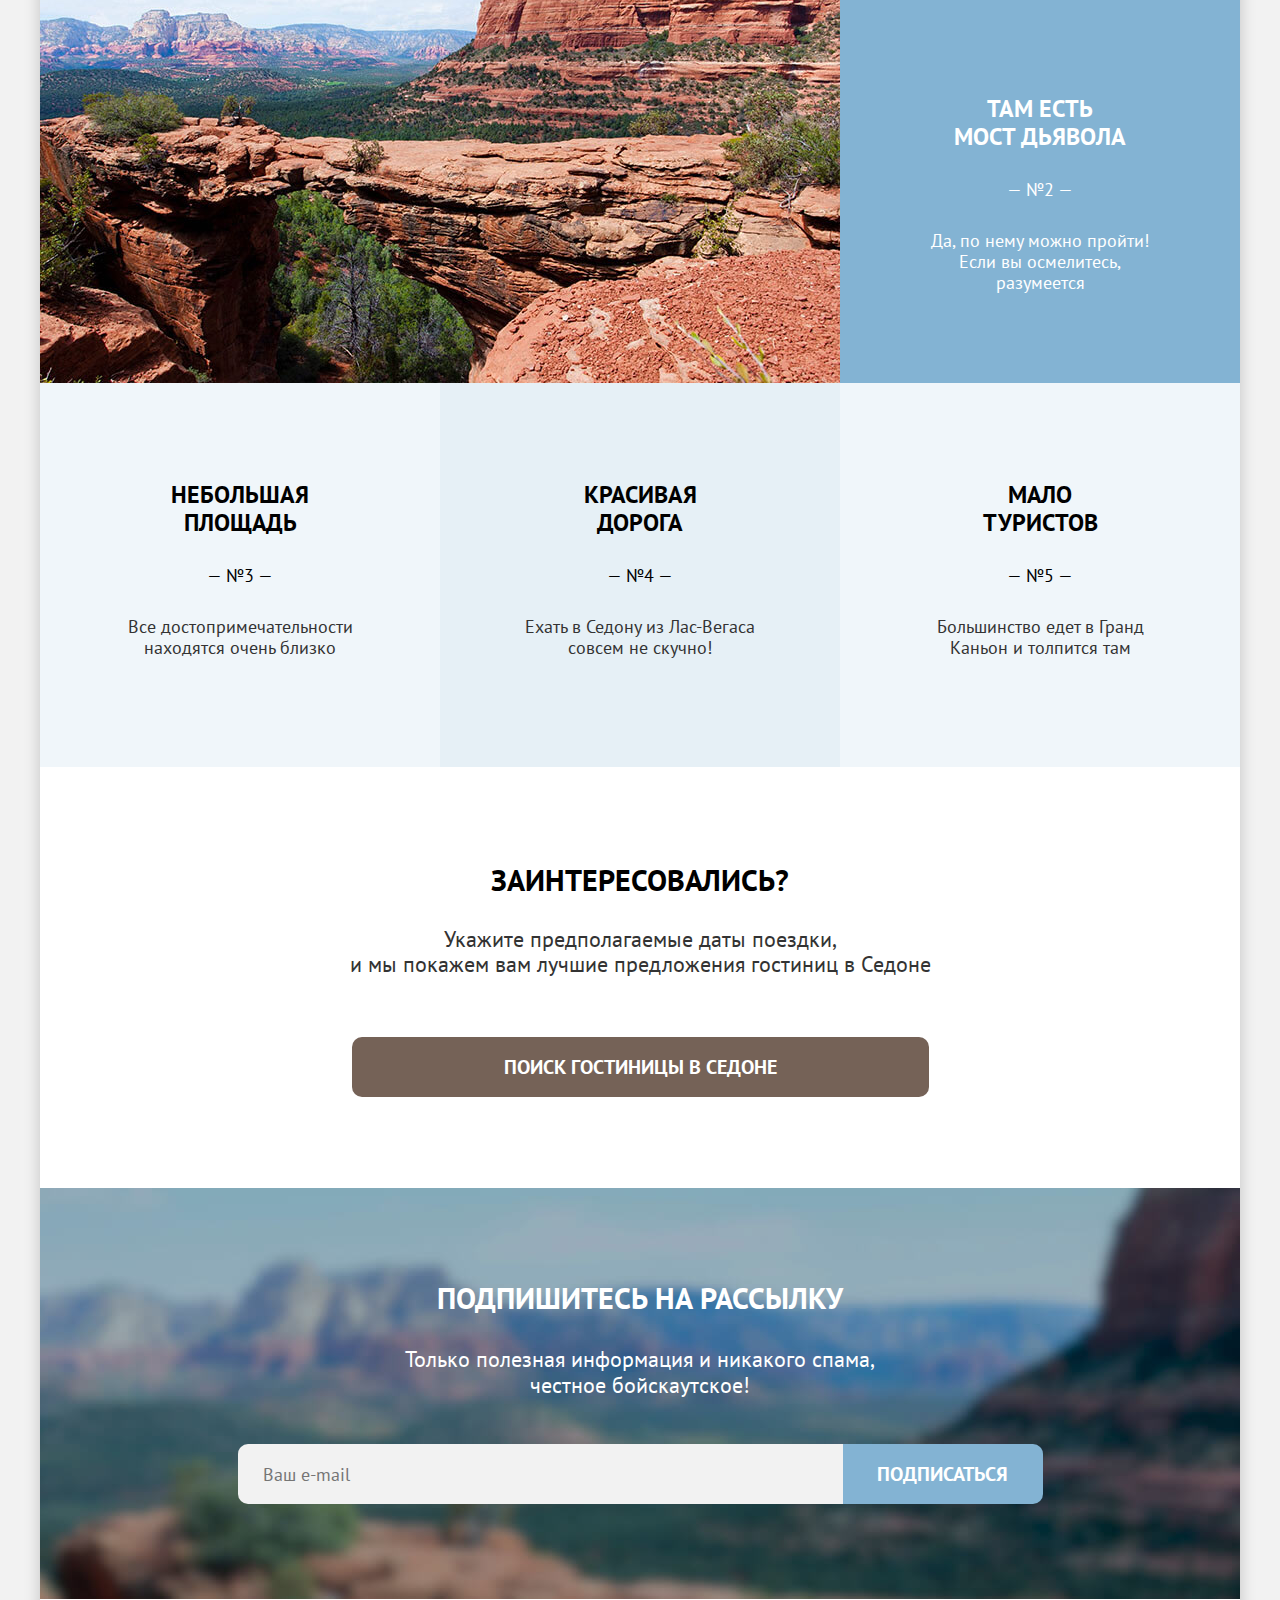
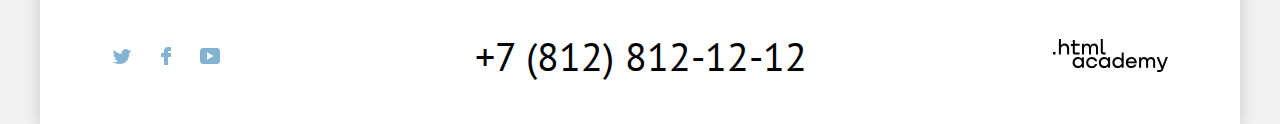
==== commit 83fd1f08: "Шлифует согласно макету" ====
--- a/index.html
+++ b/index.html
@@ -24,7 +24,7 @@
           </li>
         </ul>
         <a class="navigation-logo">
-          <img class="page-header-logo" alt="Логотип Седоны" src="images/logos/logo.svg" width="138px" height="76px">
+          <img class="page-header-logo" alt="Логотип Седоны" src="images/logos/logo.svg" width="138" height="76">
         </a>
         <ul class="navigation-user">
           <li class="navigation-item navigation-item-icon">
@@ -54,11 +54,11 @@
               </svg>
               <span class="navigation-link-counter">12</span>
             </a>
-            <div class="popup-chosen-container">
+            <div class="popup-chosen-container disable">
               <ul class="popup-chosen-list">
                 <li class="popup-chosen-list-item">
                   <a class="popup-hotel-description" href="#">
-                    <img class="popup-hotel-image" src="images/photos/hotel-2-small.png" alt="Desert Quail Inn" width="48px" height="48px">
+                    <img class="popup-hotel-image" src="images/photos/hotel-2-small.png" alt="Desert Quail Inn" width="48" height="48">
                     <div class="popup-hotel-container">
                       <p class="popup-hotel-title">Desert Quail Inn</p>
                       <p class="popup-hotel-type">Мотель</p>
@@ -84,7 +84,7 @@
                 </li>
                 <li class="popup-chosen-list-item">
                   <a class="popup-hotel-description" href="#">
-                    <img class="popup-hotel-image" src="images/photos/hotel-3-small.png" alt="Villas at Poco Diablo" width="48px" height="48px">
+                    <img class="popup-hotel-image" src="images/photos/hotel-3-small.png" alt="Villas at Poco Diablo" width="48" height="48">
                     <div class="popup-hotel-container">
                       <p class="popup-hotel-title">Villas at Poco Diablo</p>
                       <p class="popup-hotel-type">Аппартаменты</p>
@@ -124,7 +124,7 @@
       <div class="page-container">
         <div class="background-container">
           <h1 class="visually-hidden">Седона</h1>
-          <img class="index-welcome-picture" src="images/icons/welcome.svg" width="458px" height="352px"
+          <img class="index-welcome-picture" src="images/icons/welcome.svg" width="458" height="352"
             alt="Welcome to the gorgeous Sedona Because the Grand Canyon sucks!">
         </div>
         <section class="advantages">
@@ -141,7 +141,7 @@
                 <p class="advantage-description">Седона — не аттракцион <br> для туристов, там течёт <br>
                   своя жизнь</p>
               </div>
-              <img src="images/photos/first-photo.jpg" alt="Город" class="city-img" width="800px" height="384px">
+              <img src="images/photos/first-photo.jpg" alt="Город" class="city-img" width="800" height="384">
               <ul class="advantages-list-inside">
                 <li class="advantages-item-point advantages-item-point-home">
                   <h4 class="advantages-title">Жильё</h4>
@@ -162,7 +162,7 @@
               </ul>
             </li>
             <li class="advantages-item advantages-item-large bridge-advantage">
-              <img src="images/photos/second-photo.jpg" alt="Мост Дьявола" class="bridge-img" width="800px" height="384px">
+              <img src="images/photos/second-photo.jpg" alt="Мост Дьявола" class="bridge-img" width="800" height="384">
               <div class="advantage-container">
                 <h3 class="advantages-title">Там есть<br>
                   мост дьявола</h3>
--- a/css/styles.css
+++ b/css/styles.css
@@ -183,13 +183,14 @@
 }
 
 .navigation-list .navigation-item:first-child {
-  margin-left: 55px;
+  margin-left: 56px;
 }
 
 .navigation-logo {
   margin-bottom: -12px;
   z-index: 1;
   margin-top: -3px;
+  margin-left: 5px;
 }
 
 .navigation-logo:focus {
@@ -291,6 +292,7 @@
 .navigation-item {
   position: relative;
   padding-bottom: 5px;
+  margin-right: 1px;
 }
 
 .chosen-icon {
@@ -323,8 +325,8 @@
 
 .popup-chosen-container {
   position: absolute;
-  top: 48px;
-  right: calc(50% - 200px);
+  top: 51px;
+  right: calc(50% - 205px);
   display: flex;
   flex-direction: column;
   width: 400px;
@@ -352,7 +354,7 @@
   flex-direction: column;
   padding: 25px;
   list-style-type: none;
-  padding-left: 18px;
+  padding-left: 16px;
   padding-top: 25px;
 }
 
@@ -398,11 +400,12 @@
 
 .popup-trash-bin {
   cursor: pointer;
-  margin-left: 13px;
+  margin-left: 7px;
   margin-bottom: 6px;
   border: none;
   background-color: transparent;
   opacity: 0.6;
+  margin-top: -10px;
 }
 
 .popup-trash-bin svg {
@@ -455,6 +458,7 @@
   margin: -1px;
   margin-top: 0;
   height: 60px;
+  padding-top: 20px;
 }
 
 .modal-registration {
@@ -710,7 +714,7 @@
   background-image: url("../images/backgrounds/index-background.jpg");
   background-size: 100% auto;
   background-repeat: no-repeat;
-  padding-top: 51px;
+  padding-top: 50px;
   padding-bottom: 82px;
   margin-bottom: 60px;
   position: relative;
@@ -736,7 +740,7 @@
   font-weight: 700;
   font-size: 30px;
   line-height: 36px;
-  margin-bottom: 35px;
+  margin-bottom: 33px;
 }
 
 .advantages {
@@ -763,7 +767,7 @@
   display: flex;
   flex-direction: column;
   flex-wrap: wrap;
-  padding-top: 96px;
+  padding-top: 98px;
   padding-bottom: 109px;
   background-color: rgba(131, 179, 211, 0.12);
   counter-increment: advantages;
@@ -781,7 +785,7 @@
 }
 
 .advantages-item .advantages-title {
-  margin-bottom: 30px;
+  margin-bottom: 28px;
   order: -1;
 }
 
@@ -840,7 +844,7 @@
   background-position: center;
   position: absolute;
   content: "";
-  top: 85px;
+  top: 87px;
   left: 0;
   right: 0;
   margin: 0 auto;
@@ -902,7 +906,8 @@
 
 .inner-header-title h1 {
   font-size: 60px;
-  margin-bottom: 23px;
+  margin-bottom: -8px;
+  margin-top: 29px;
   line-height: 78px;
 }
 
@@ -942,6 +947,7 @@
   text-align: center;
   display: inline-block;
   box-sizing: border-box;
+  padding-left: 0;
 }
 
 .breadcrumbs-link:hover {
@@ -1045,9 +1051,10 @@
 
 .hotel-search p {
   margin: 0;
-  margin-bottom: 65px;
+  margin-bottom: 60px;
   font-size: 22px;
   color: #333333;
+  line-height: 25px;
 }
 
 .filter-group {
@@ -1065,7 +1072,7 @@
 }
 
 .price-group legend {
-  margin-bottom: 37px;
+  margin-bottom: 36px;
 }
 
 .catalog-filter-group {
@@ -1201,15 +1208,15 @@
   background-image: url("../images/backgrounds/catalog-background.jpg");
   background-size: cover;
   background-repeat: no-repeat;
-  padding-top: 20px;
-  padding-left: 70px;
-  padding-right: 70px;
+  padding-top: 1px;
+  padding-left: 72px;
+  padding-right: 73px;
   padding-bottom: 38px;
   color: #FFFFFF;
 }
 
 .sorting-title {
-  margin-right: 213px;
+  margin-right: 193px;
   font-size: 30px;
   text-transform: uppercase;
   line-height: 39px;
@@ -1256,8 +1263,8 @@
 
 .catalog-sorting-section {
   display: flex;
-  padding-top: 35px;
-  padding-bottom: 32px;
+  padding-top: 23px;
+  padding-bottom: 22px;
   padding-right: 65px;
   padding-left: 72px;
   align-items: center;
@@ -1363,7 +1370,7 @@
 }
 
 .hotel-button {
-  margin-bottom: 6px;
+  margin-bottom: 4px;
 }
 
 .hotel-link:hover .hotel-title {
@@ -1386,6 +1393,7 @@
   margin: 0;
   font-size: 24px;
   line-height: 31px;
+  margin-top: -4px;
 }
 
 .stars {
@@ -1395,6 +1403,7 @@
   background-image: url("../images/icons/star.svg");
   background-size: 25px 17px;
   background-repeat: space no-repeat;
+  margin-top: 3px;
 }
 
 .two-stars {
@@ -1412,7 +1421,6 @@
 .hotel-type {
   grid-area: hotel-type;
   margin: 0;
-  padding-top: 7px;
   line-height: 23px;
   color: #333333;
 }
@@ -1420,7 +1428,6 @@
 .hotel-price {
   grid-area: price;
   margin: 0;
-  padding-top: 7px;
   line-height: 23px;
   color: #333333;
 }
@@ -1428,7 +1435,7 @@
 .hotel-about-button {
   grid-area: about;
   padding-bottom: 9px;
-  padding-top: 9px;
+  padding-top: 11px;
 }
 
 .chosen {
@@ -1442,8 +1449,8 @@
   text-align: center;
   margin: 0;
   background-color: rgba(242, 242, 242, 1);
-  padding-top: 8px;
-  padding-bottom: 8px;
+  padding-top: 6px;
+  padding-bottom: 10px;
   align-self: center;
   border-radius: 4px;
   text-transform: uppercase;
@@ -1468,7 +1475,7 @@
 .pagination-container {
   display: flex;
   padding-top: 30px;
-  padding-bottom: 30px;
+  padding-bottom: 25px;
   border-top: 1px solid #E6E6E6;   
 }
 
@@ -1566,6 +1573,7 @@
   padding: 95px 240px;
   color: #FFFFFF;
   background-size: cover;
+  padding-top: 92px;
 }
 
 .catalog-footer .subscription-form {
@@ -1583,14 +1591,14 @@
 .subscription-form-title {
   text-transform: uppercase;
   margin: 0;
-  margin-bottom: 12px;
+  margin-bottom: 30px;
   font-size: 30px;
   line-height: 36px;
 }
 
 .submit-form p {
   margin: 0;
-  margin-bottom: 55px;
+  margin-bottom: 46px;
   font-size: 22px;
   line-height: 26px;
   color: #333333;
@@ -1616,8 +1624,7 @@
   border-radius: 10px 0px 0px 10px;
   font: inherit;
   font-weight: 400;
-  padding-left: 22px;
-  padding-left: 19px;
+  padding-left: 25px;
   background-color: #F2F2F2;
   font-size: 18px;
 }
@@ -1668,7 +1675,8 @@
 .footer-social-list {
   display: flex;
   width: 100px;
-  margin-right: 10px;
+  margin-right: 12px;
+  margin-left: 2px;
   flex-grow: 1;
   list-style-type: none;
   flex-wrap: wrap; 
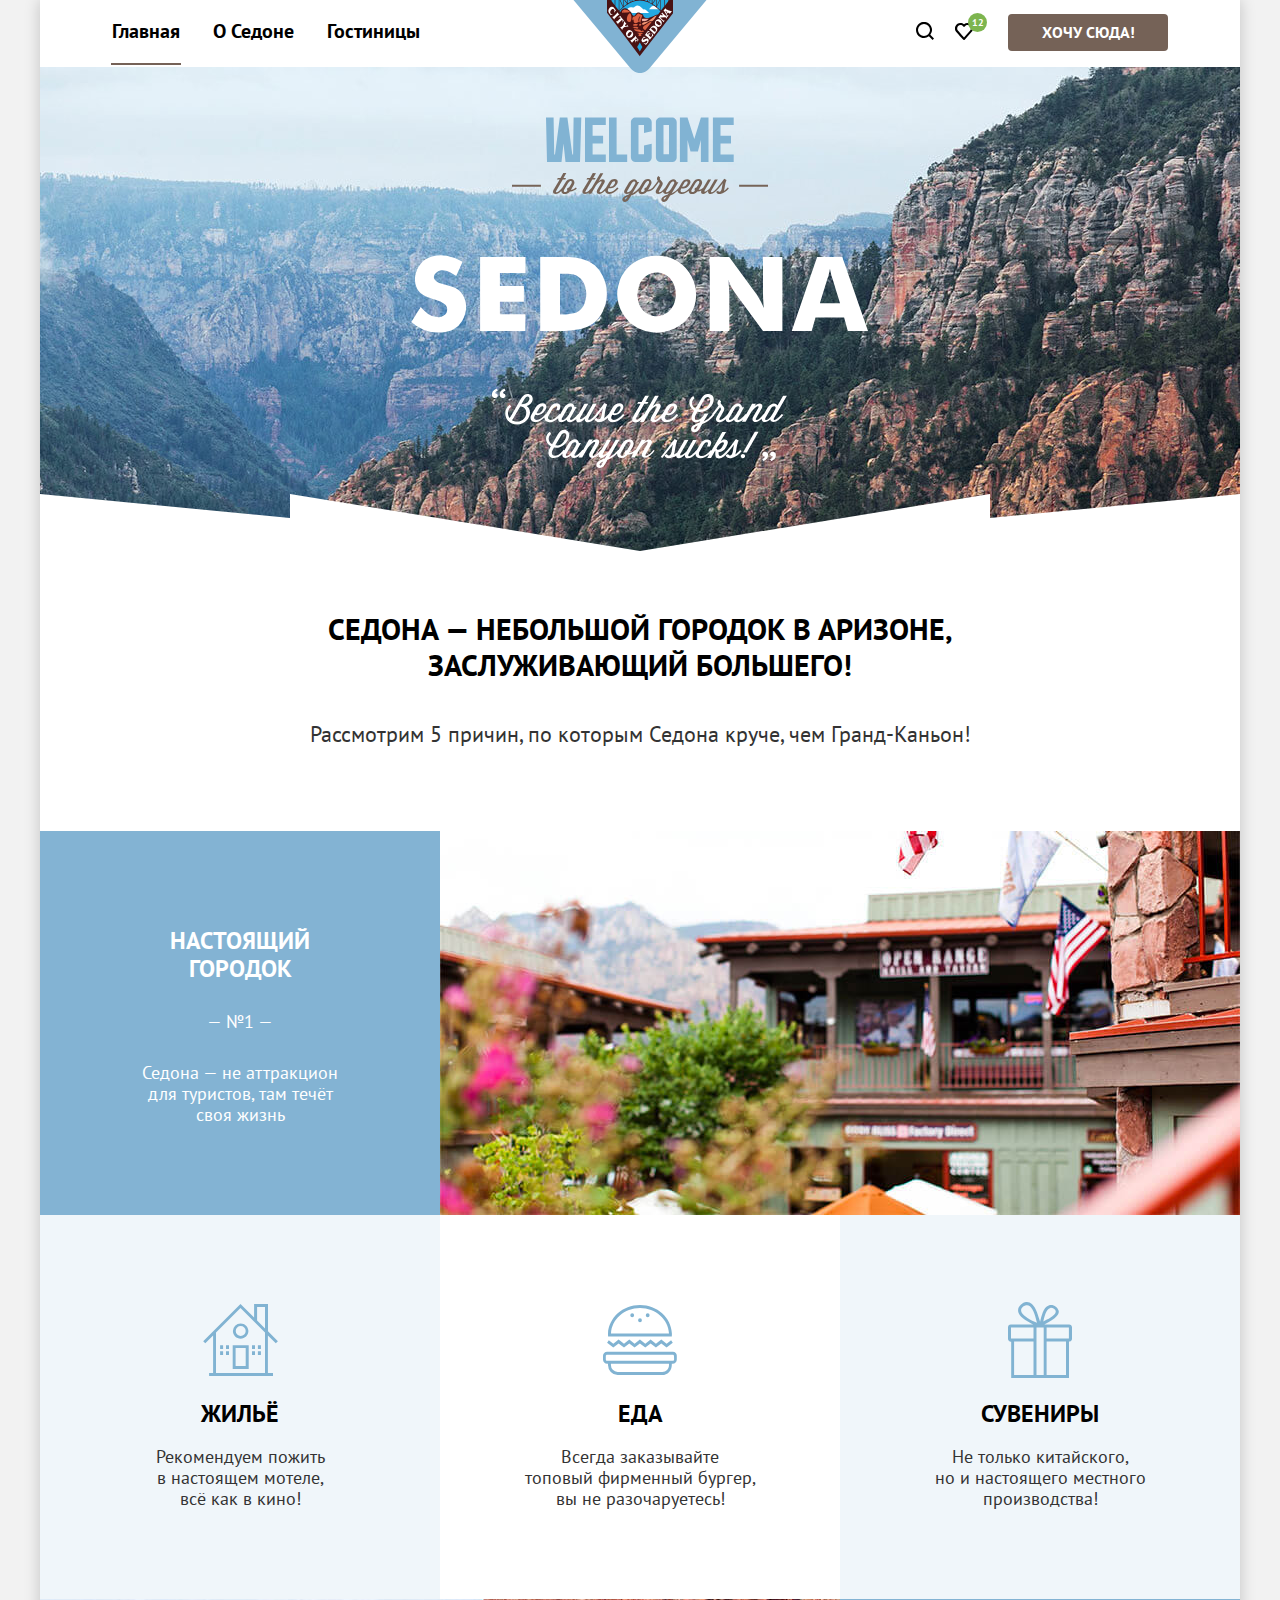
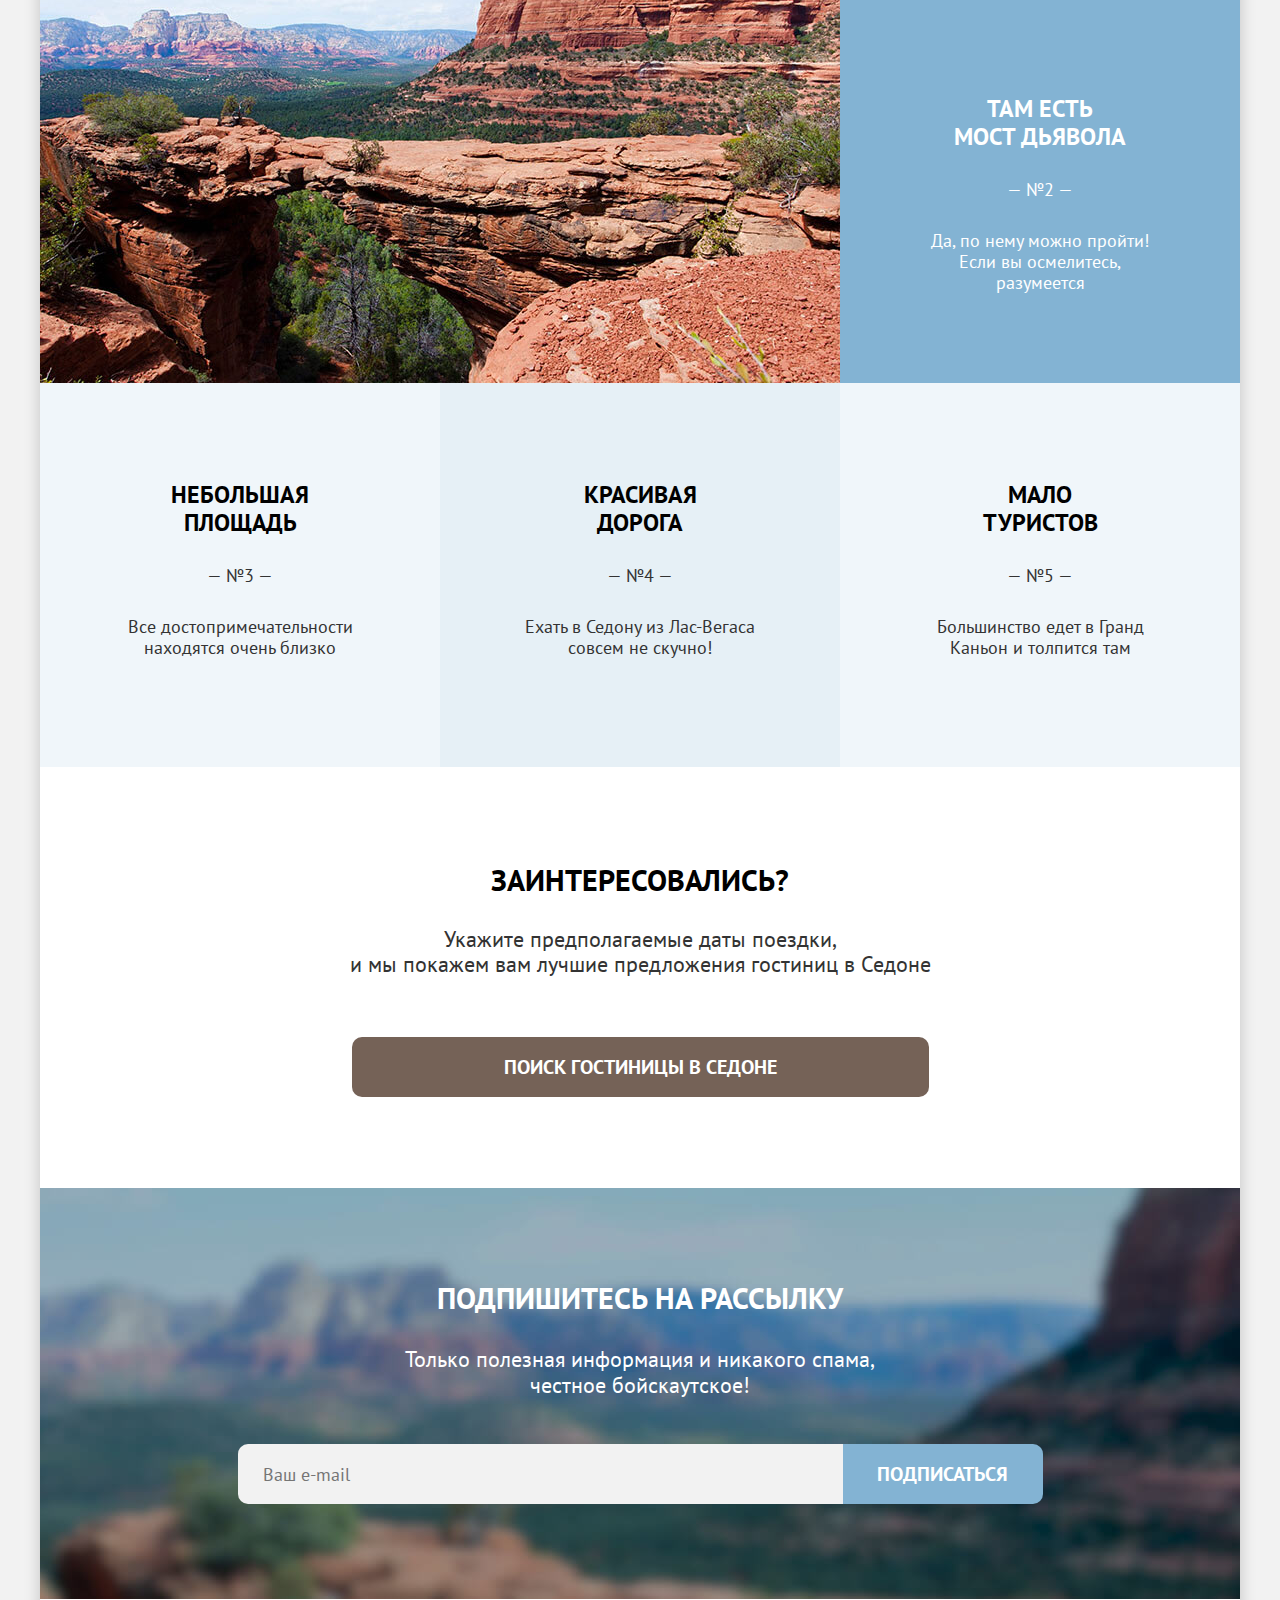
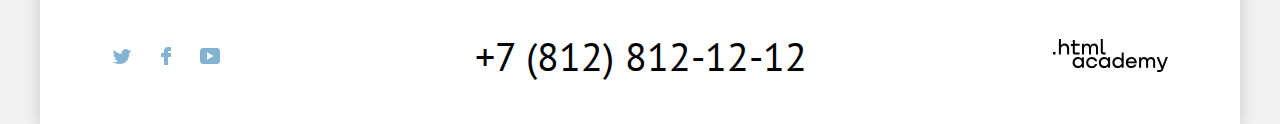
==== commit bdbe7c93: "Завершает верстку" ====
--- a/index.html
+++ b/index.html
@@ -253,6 +253,7 @@
           <a class="footer-contacts-address-phone" href="tel:+78128121212">+7 (812) 812-12-12</a>
           <p class="about-text">
             <a class="htmlacademy-link" href="https://htmlacademy.ru/">
+              <span class="visually-hidden">Разработано в</span>
               <svg width="115" height="34" fill="none" xmlns="http://www.w3.org/2000/svg">
                 <path
                   d="M0 12.9v2.6h2.5v-2.6H0Zm11.6-8.4c-1.6 0-2.8.7-3.6 1.7h-.1V0h-2v15.5h2v-5.3c0-2.1 1.3-3.6 3.3-3.6 1.8 0 2.9 1.4 2.9 3.2v5.7h2V9.4c.1-3-1.8-4.9-4.5-4.9Zm15 .3h-4.8V1.1h-2v3.8h-1.9v2h1.9v6c0 1.7 1 2.7 2.7 2.7h4.1v-2h-3.7c-.7 0-1.1-.4-1.1-1.1V6.8h4.8v-2Zm14.5-.2c-1.6 0-2.9.8-3.5 2.1h-.1a3.7 3.7 0 0 0-3.4-2.1c-1.4 0-2.5.8-3.1 1.8h-.1V4.8H29v10.6h2V10c0-2 1-3.5 2.6-3.5 1.5 0 2.4 1 2.4 2.6v6.3h2V9.8c0-2.4 1.4-3.3 2.6-3.3 1.5 0 2.4 1 2.4 2.6v6.3h2V8.9c.1-2.5-1.4-4.3-3.9-4.3Zm6.7 8.1c0 1.7 1 2.7 2.8 2.7h2v-2h-1.7c-.7 0-1.1-.4-1.1-1.1V0h-2v12.7Zm-18.9 7a4.9 4.9 0 0 0-3.9-1.8c-3.1 0-5.4 2.3-5.4 5.6s2.3 5.6 5.4 5.6c1.8 0 3-.8 3.8-1.9h.1v1.6h2V18.2h-2v1.5Zm-3.6 7.4a3.5 3.5 0 0 1-3.6-3.6c0-2 1.4-3.6 3.6-3.6s3.6 1.6 3.6 3.6c0 1.9-1.4 3.6-3.6 3.6ZM44.2 22c-.5-2.4-2.6-4.1-5.4-4.1a5.4 5.4 0 0 0-5.6 5.6c0 3.1 2.2 5.6 5.6 5.6 2.8 0 4.9-1.8 5.4-4.2h-2.1a3.4 3.4 0 0 1-3.3 2.3 3.5 3.5 0 0 1-3.6-3.6c0-2 1.4-3.6 3.6-3.6 1.6 0 2.8 1 3.3 2.2h2.1V22Zm10.9-2.3a4.9 4.9 0 0 0-3.9-1.8c-3.1 0-5.4 2.3-5.4 5.6s2.3 5.6 5.4 5.6c1.8 0 3-.8 3.8-1.9h.1v1.6h2V18.2h-2v1.5Zm-3.6 7.4a3.5 3.5 0 0 1-3.6-3.6c0-2 1.4-3.6 3.6-3.6s3.6 1.6 3.6 3.6c0 1.9-1.5 3.6-3.6 3.6Zm17.2-7.3a5 5 0 0 0-3.9-1.9c-3.1 0-5.4 2.3-5.4 5.6s2.2 5.6 5.4 5.6c1.7 0 3-.8 3.8-1.8h.1v1.5h2V13.4h-2v6.4Zm-3.6 7.3a3.5 3.5 0 0 1-3.6-3.6c0-2 1.4-3.6 3.6-3.6s3.6 1.6 3.6 3.6c-.1 2-1.5 3.6-3.6 3.6Zm13.2-9.2a5.4 5.4 0 0 0-5.5 5.6c0 3 2.1 5.6 5.5 5.6 2.5 0 4.5-1.3 5.2-3.6h-2.1c-.5 1-1.6 1.6-3 1.6-1.9 0-3.3-1.3-3.4-2.9h8.8c.2-3.6-2-6.3-5.5-6.3Zm0 1.9c1.7 0 3 1 3.3 2.6h-6.5a3.2 3.2 0 0 1 3.2-2.6Zm19.9-1.9a4 4 0 0 0-3.6 2h-.1c-.6-1.2-1.8-2-3.4-2-1.4 0-2.5.7-3.1 1.8v-1.5h-1.9v10.6h2v-5.4c0-2 1-3.4 2.6-3.5 1.5 0 2.4 1 2.4 2.6v6.3h2v-5.6c0-2.4 1.4-3.3 2.6-3.3 1.5 0 2.4 1 2.4 2.6v6.3h2v-6.5c.1-2.6-1.4-4.4-3.9-4.4Zm11.2 9.1-3.6-8.9h-2.2l4.8 11.6c-.3.9-.7 1.2-1.7 1.2h-2.5v2h2.5c1.8 0 2.8-.8 3.5-2.6l4.7-12.2h-2.1l-3.4 8.9Z"
@@ -267,7 +268,7 @@
   <div class="modal-registration disable">
     <div class="modal-registration-container">
       <div class="modal-header">
-        <button class="modal-close-button" type="reset">
+        <button class="modal-close-button" type="button">
           <span class="visually-hidden">Закрыть</span>
         </button>
         <section class="modal-content">
--- a/css/styles.css
+++ b/css/styles.css
@@ -635,6 +635,7 @@
   font-size: 16px;
   top: 40px;
   left: calc(50% - 128px);
+  font-weight: normal;
 }
 
 .info-popup-text::before {
@@ -782,6 +783,11 @@
   content: "— №" counter(advantages) " —";
   order: -1;
   margin-bottom: 30px;
+  color: #333333;
+}
+
+.advantage-container::after {
+  color: #FFFFFF;
 }
 
 .advantages-item .advantages-title {
@@ -870,7 +876,7 @@
 
 .advantages-item-point .advantages-title {
   margin-bottom: 18px;
-  color: #333333;
+  color: #000000;
 }
 
 .advantages-reasons {
@@ -920,13 +926,13 @@
 
 .breadcrumbs-item {
   position: relative;
-  margin-right: 20px;
+  margin-right: 10px;
 }
 
 .breadcrumbs-item::after {
   position: absolute;
   top: 10px;
-  right: -20px;
+  right: -10px;
   width: 8px;
   height: 8px;
   background-image: url("../images/icons/breadcrumbs-arrow.svg");
@@ -948,6 +954,7 @@
   display: inline-block;
   box-sizing: border-box;
   padding-left: 0;
+  margin-left: -3px;
 }
 
 .breadcrumbs-link:hover {
@@ -1042,9 +1049,8 @@
 
 .hotel-search-title {
   text-transform: uppercase;
-  height: 50px;
   margin: 0;
-  margin-bottom: 15px;
+  margin-bottom: 29px;
   font-size: 30px;
   line-height: 36px;
 }
